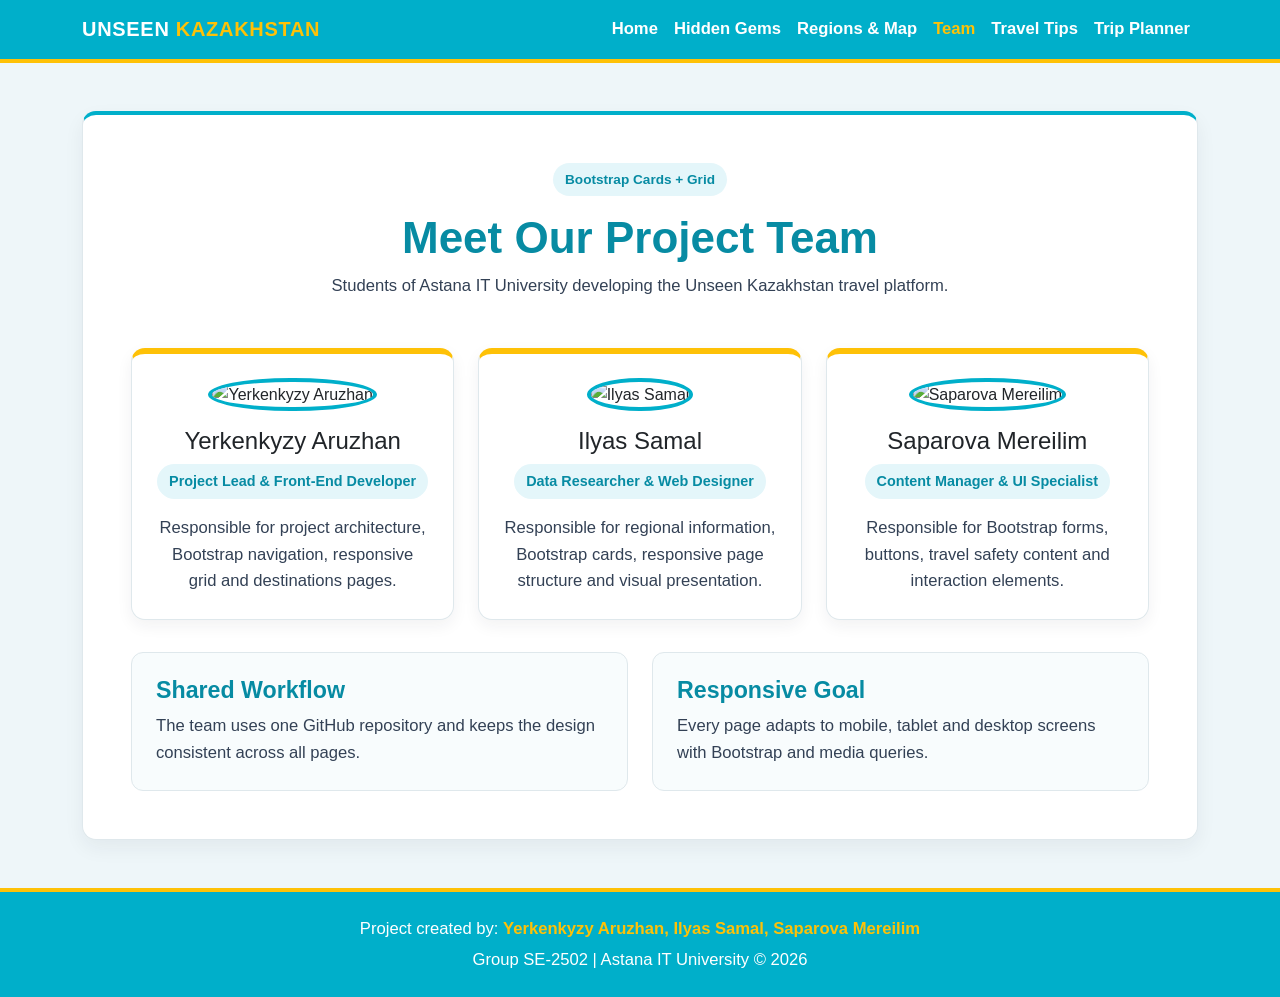
==== creators.html @ 34958547 "feat: redesign responsive Bootstrap website" ====
<!DOCTYPE html>
<html lang="en">
<head>
  <meta charset="UTF-8">
  <meta name="viewport" content="width=device-width, initial-scale=1.0">
  <title>Unseen Kazakhstan | Project Team</title>
  <link href="https://cdn.jsdelivr.net/npm/bootstrap@5.3.3/dist/css/bootstrap.min.css" rel="stylesheet">
  <link rel="stylesheet" href="css/style.css">
</head>
<body>

<nav class="navbar navbar-expand-lg navbar-dark bg-kz sticky-top" aria-label="Main navigation">
  <div class="container">
    <a class="navbar-brand" href="index.html">UNSEEN <span>KAZAKHSTAN</span></a>
    <button class="navbar-toggler" type="button" data-bs-toggle="collapse" data-bs-target="#mainNavbar"
            aria-controls="mainNavbar" aria-expanded="false" aria-label="Toggle navigation">
      <span class="navbar-toggler-icon"></span>
    </button>
    <div class="collapse navbar-collapse" id="mainNavbar">
      <ul class="navbar-nav ms-auto">
        <li class="nav-item"><a class="nav-link" href="index.html">Home</a></li><li class="nav-item"><a class="nav-link" href="destinations.html">Hidden Gems</a></li><li class="nav-item"><a class="nav-link" href="regions.html">Regions & Map</a></li><li class="nav-item"><a class="nav-link active" aria-current="page" href="creators.html">Team</a></li><li class="nav-item"><a class="nav-link" href="tips.html">Travel Tips</a></li><li class="nav-item"><a class="nav-link" href="planner.html">Trip Planner</a></li>
      </ul>
    </div>
  </div>
</nav>

<main class="container py-4 py-lg-5">
  <section class="page-card p-4 p-lg-5">
    <div class="text-center mb-5">
      <span class="section-label">Bootstrap Cards + Grid</span>
      <h1 class="mt-3 mb-2">Meet Our Project Team</h1>
      <p class="section-intro mb-0">
        Students of Astana IT University developing the Unseen Kazakhstan travel platform.
      </p>
    </div>

    <div class="row g-4">
      <div class="col-sm-12 col-md-6 col-lg-4">
        <article class="card team-card text-center">
          <div class="card-body p-4">
            <img src="images/aruzhan.JPG" class="team-avatar mb-3" alt="Yerkenkyzy Aruzhan">
            <h2 class="h4">Yerkenkyzy Aruzhan</h2>
            <span class="role-tag mb-3">Project Lead & Front-End Developer</span>
            <p class="mb-0">
              Responsible for project architecture, Bootstrap navigation,
              responsive grid and destinations pages.
            </p>
          </div>
        </article>
      </div>

      <div class="col-sm-12 col-md-6 col-lg-4">
        <article class="card team-card text-center">
          <div class="card-body p-4">
            <img src="images/samal.JPG" class="team-avatar mb-3" alt="Ilyas Samal">
            <h2 class="h4">Ilyas Samal</h2>
            <span class="role-tag mb-3">Data Researcher & Web Designer</span>
            <p class="mb-0">
              Responsible for regional information, Bootstrap cards,
              responsive page structure and visual presentation.
            </p>
          </div>
        </article>
      </div>

      <div class="col-sm-12 col-md-6 col-lg-4">
        <article class="card team-card text-center">
          <div class="card-body p-4">
            <img src="images/mereilim.jpg" class="team-avatar mb-3" alt="Saparova Mereilim">
            <h2 class="h4">Saparova Mereilim</h2>
            <span class="role-tag mb-3">Content Manager & UI Specialist</span>
            <p class="mb-0">
              Responsible for Bootstrap forms, buttons, travel safety content
              and interaction elements.
            </p>
          </div>
        </article>
      </div>
    </div>

    <div class="row g-4 mt-2">
      <div class="col-sm-12 col-md-6 col-lg-6">
        <div class="soft-box p-4">
          <h3>Shared Workflow</h3>
          <p class="mb-0">The team uses one GitHub repository and keeps the design consistent across all pages.</p>
        </div>
      </div>
      <div class="col-sm-12 col-md-6 col-lg-6">
        <div class="soft-box p-4">
          <h3>Responsive Goal</h3>
          <p class="mb-0">Every page adapts to mobile, tablet and desktop screens with Bootstrap and media queries.</p>
        </div>
      </div>
    </div>
  </section>
</main>

<footer class="main-footer text-center py-4">
  <div class="container">
    <p class="mb-1">Project created by: <strong>Yerkenkyzy Aruzhan, Ilyas Samal, Saparova Mereilim</strong></p>
    <p class="mb-0">Group SE-2502 | Astana IT University &copy; 2026</p>
  </div>
</footer>

<script src="https://cdn.jsdelivr.net/npm/bootstrap@5.3.3/dist/js/bootstrap.bundle.min.js"></script>
</body>
</html>
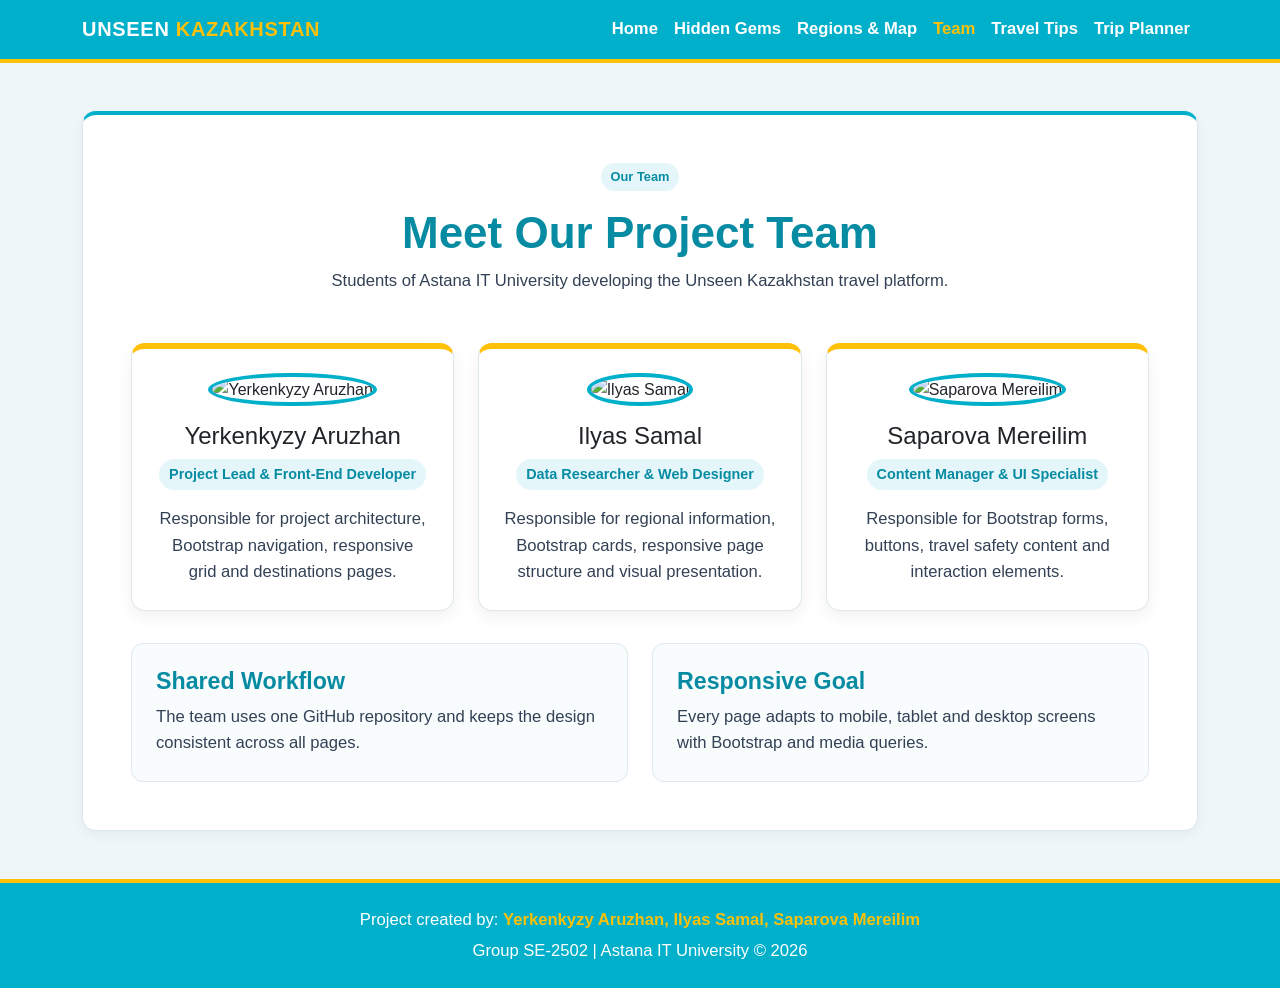
==== commit 795cea4c: "feat: redesign responsive Bootstrap website" ====
--- a/creators.html
+++ b/creators.html
@@ -27,7 +27,7 @@
 <main class="container py-4 py-lg-5">
   <section class="page-card p-4 p-lg-5">
     <div class="text-center mb-5">
-      <span class="section-label">Bootstrap Cards + Grid</span>
+      <span class="section-label">Our Team</span>
       <h1 class="mt-3 mb-2">Meet Our Project Team</h1>
       <p class="section-intro mb-0">
         Students of Astana IT University developing the Unseen Kazakhstan travel platform.
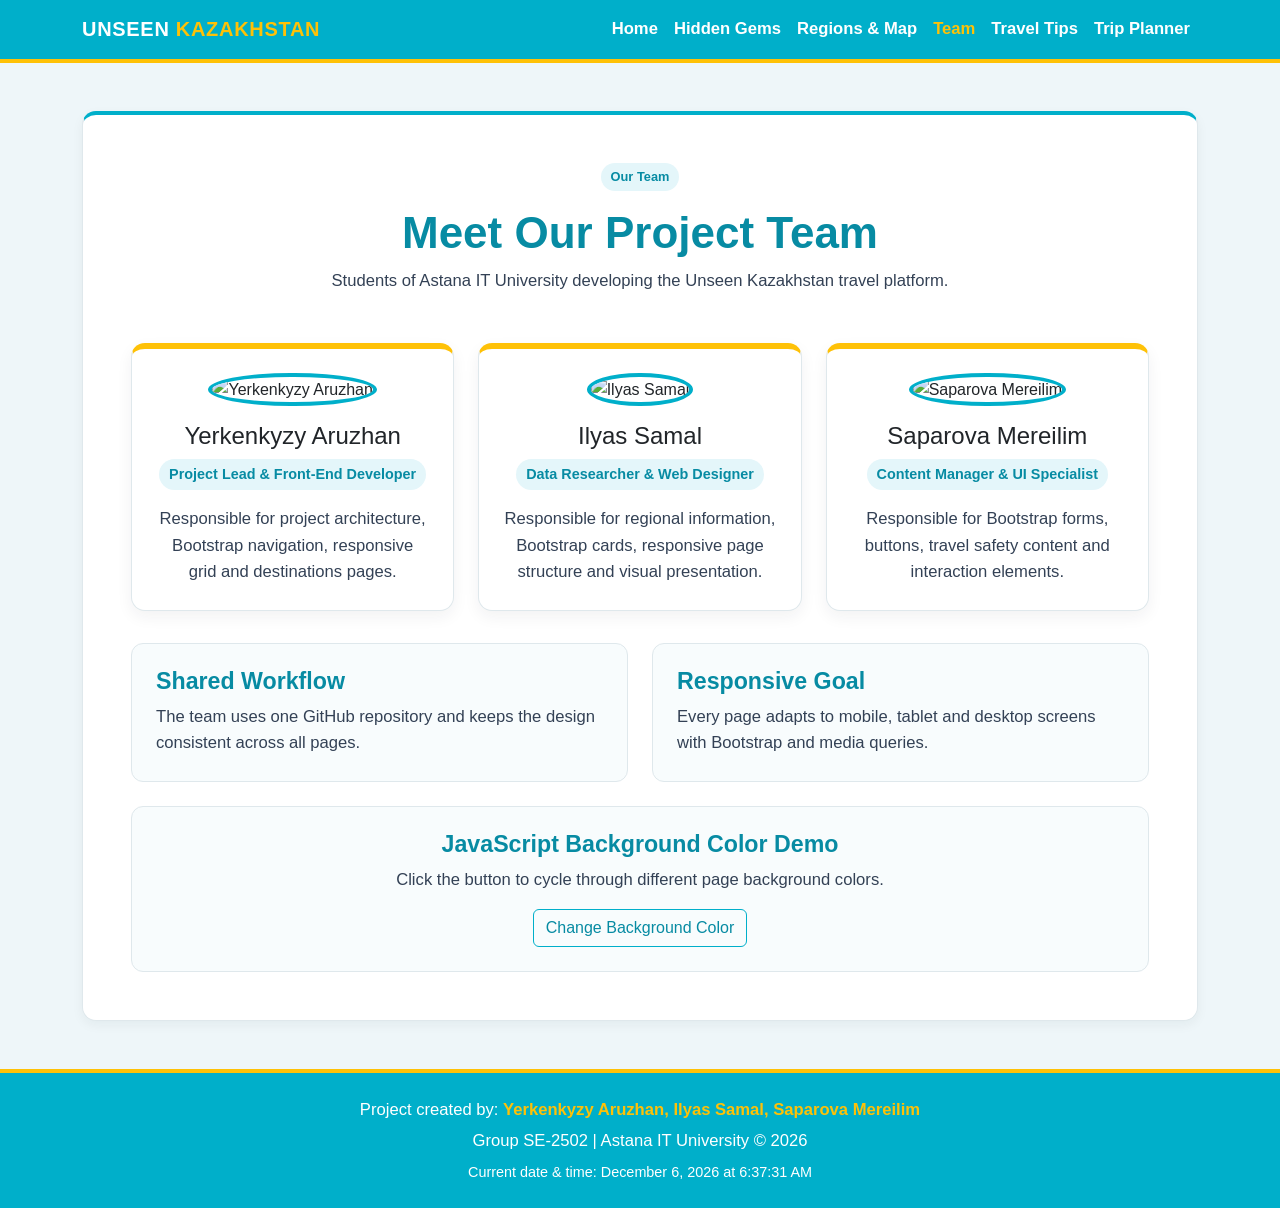
==== commit eb9fc91e: "feat: add Assignment 4 JavaScript features" ====
--- a/creators.html
+++ b/creators.html
@@ -92,6 +92,14 @@
         </div>
       </div>
     </div>
+
+
+    <div class="soft-box text-center p-4 mt-4">
+      <h3>JavaScript Background Color Demo</h3>
+      <p>Click the button to cycle through different page background colors.</p>
+      <button id="changeBgBtn" type="button" class="btn btn-outline-primary">Change Background Color</button>
+    </div>
+
   </section>
 </main>
 
@@ -99,9 +107,11 @@
   <div class="container">
     <p class="mb-1">Project created by: <strong>Yerkenkyzy Aruzhan, Ilyas Samal, Saparova Mereilim</strong></p>
     <p class="mb-0">Group SE-2502 | Astana IT University &copy; 2026</p>
+    <p class="mb-0 footer-clock">Current date & time: <span class="current-datetime">Loading...</span></p>
   </div>
 </footer>
 
 <script src="https://cdn.jsdelivr.net/npm/bootstrap@5.3.3/dist/js/bootstrap.bundle.min.js"></script>
+<script src="js/script.js"></script>
 </body>
 </html>
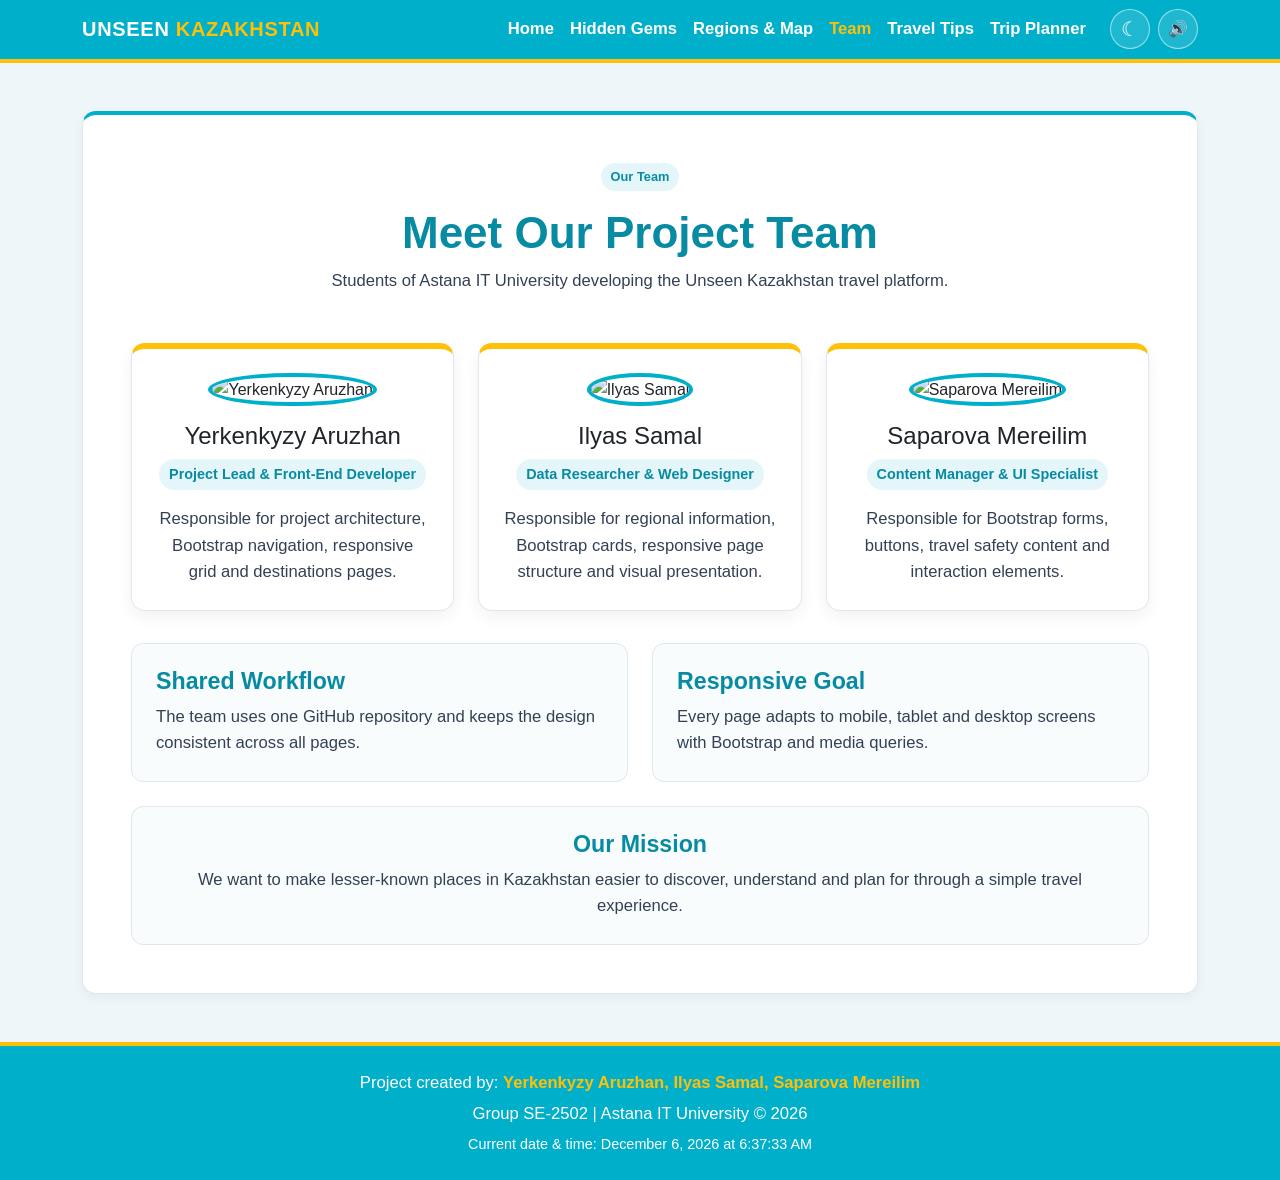
==== commit 03d95ad8: "feat: update Assignment 5 website" ====
--- a/creators.html
+++ b/creators.html
@@ -20,6 +20,12 @@
       <ul class="navbar-nav ms-auto">
         <li class="nav-item"><a class="nav-link" href="index.html">Home</a></li><li class="nav-item"><a class="nav-link" href="destinations.html">Hidden Gems</a></li><li class="nav-item"><a class="nav-link" href="regions.html">Regions & Map</a></li><li class="nav-item"><a class="nav-link active" aria-current="page" href="creators.html">Team</a></li><li class="nav-item"><a class="nav-link" href="tips.html">Travel Tips</a></li><li class="nav-item"><a class="nav-link" href="planner.html">Trip Planner</a></li>
       </ul>
+      <div class="nav-tools ms-lg-3 mt-3 mt-lg-0">
+        <button id="themeToggleBtn" class="theme-toggle" type="button"
+                aria-label="Switch color theme" aria-pressed="false" title="Switch color theme">☾</button>
+        <button id="soundToggleBtn" class="sound-toggle" type="button"
+                aria-label="Turn site sounds off" aria-pressed="true" title="Site sounds">🔊</button>
+      </div>
     </div>
   </div>
 </nav>
@@ -92,15 +98,14 @@
         </div>
       </div>
     </div>
-
-
     <div class="soft-box text-center p-4 mt-4">
-      <h3>JavaScript Background Color Demo</h3>
-      <p>Click the button to cycle through different page background colors.</p>
-      <button id="changeBgBtn" type="button" class="btn btn-outline-primary">Change Background Color</button>
+      <h3>Our Mission</h3>
+      <p class="mb-0">
+        We want to make lesser-known places in Kazakhstan easier to discover,
+        understand and plan for through a simple travel experience.
+      </p>
     </div>
-
-  </section>
+</section>
 </main>
 
 <footer class="main-footer text-center py-4">
--- a/css/style.css
+++ b/css/style.css
@@ -0,0 +1,1166 @@
+:root {
+    --kz-blue: #00afca;
+    --kz-blue-dark: #078ba3;
+    --kz-gold: #fec107;
+    --kz-dark: #1a252c;
+    --kz-text: #334155;
+    --kz-muted: #64748b;
+    --kz-bg: #eef6f9;
+    --kz-white: #ffffff;
+    --kz-border: #dfe8ec;
+}
+
+* {
+    box-sizing: border-box;
+}
+
+html {
+    scroll-behavior: smooth;
+    scroll-padding-top: 90px;
+}
+
+body {
+    margin: 0;
+    min-height: 100vh;
+    display: flex;
+    flex-direction: column;
+    font-family: "Segoe UI", Arial, sans-serif;
+    background-color: var(--kz-bg);
+    color: var(--kz-dark);
+    line-height: 1.6;
+}
+
+main {
+    flex: 1;
+}
+
+h1,
+h2,
+h3 {
+    font-family: "Trebuchet MS", Arial, sans-serif;
+    color: var(--kz-blue-dark);
+    font-weight: 700;
+}
+
+p,
+li,
+td,
+th,
+label {
+    color: var(--kz-text);
+}
+
+a {
+    text-underline-offset: 3px;
+}
+
+.bg-kz {
+    background-color: var(--kz-blue);
+}
+
+.navbar {
+    border-bottom: 4px solid var(--kz-gold);
+}
+
+.navbar-brand {
+    font-family: "Trebuchet MS", Arial, sans-serif;
+    font-weight: 800;
+    letter-spacing: 0.7px;
+}
+
+.navbar-brand span {
+    color: var(--kz-gold);
+}
+
+.navbar .nav-link {
+    color: #ffffff;
+    font-weight: 700;
+    border-radius: 6px;
+}
+
+.navbar .nav-link:hover,
+.navbar .nav-link:focus,
+.navbar .nav-link.active {
+    color: var(--kz-gold);
+}
+
+.page-card {
+    background-color: var(--kz-white);
+    border: 1px solid var(--kz-border);
+    border-top: 4px solid var(--kz-blue);
+    border-radius: 14px;
+    box-shadow: 0 4px 12px rgba(26, 37, 44, 0.05);
+}
+
+.section-label {
+    display: inline-block;
+    padding: 4px 10px;
+    border-radius: 20px;
+    background-color: #e4f6fa;
+    color: var(--kz-blue-dark);
+    font-size: 0.8rem;
+    font-weight: 700;
+}
+
+.section-intro {
+    max-width: 760px;
+    margin-left: auto;
+    margin-right: auto;
+}
+
+.soft-box {
+    height: 100%;
+    background-color: #f8fcfd;
+    border: 1px solid var(--kz-border);
+    border-radius: 12px;
+}
+
+.hero-copy {
+    padding: 8px 0;
+}
+
+.hero-copy h1 {
+    max-width: 700px;
+}
+
+.hero-image-wrap {
+    border: 1px solid var(--kz-border);
+    border-radius: 16px;
+    overflow: hidden;
+    box-shadow: 0 8px 20px rgba(26, 37, 44, 0.10);
+    border-bottom: 6px solid var(--kz-gold);
+}
+
+.hero-image {
+    display: block;
+    width: 100%;
+    height: 340px;
+    object-fit: cover;
+}
+
+.mini-stat {
+    border-left: 4px solid var(--kz-gold);
+    background-color: #ffffff;
+    border-radius: 10px;
+    border-top: 1px solid var(--kz-border);
+    border-right: 1px solid var(--kz-border);
+    border-bottom: 1px solid var(--kz-border);
+}
+
+.mini-stat strong {
+    display: block;
+    color: var(--kz-blue-dark);
+    font-size: 1.25rem;
+}
+
+.mq-card-group {
+    display: grid;
+    grid-template-columns: 1fr;
+    gap: 20px;
+}
+
+.mq-card {
+    background-color: #ffffff;
+    border: 1px solid var(--kz-border);
+    border-left: 6px solid var(--kz-gold);
+    border-radius: 12px;
+    box-shadow: 0 5px 12px rgba(26, 37, 44, 0.05);
+    transition: transform 0.25s ease, box-shadow 0.25s ease;
+}
+
+.mq-card:hover {
+    transform: translateY(-5px);
+    box-shadow: 0 10px 22px rgba(26, 37, 44, 0.11);
+}
+
+.destination-card {
+    height: 100%;
+    border: 1px solid var(--kz-border);
+    border-radius: 12px;
+    overflow: hidden;
+    box-shadow: 0 5px 14px rgba(26, 37, 44, 0.06);
+    border-bottom: 5px solid var(--kz-gold);
+    transition: transform 0.25s ease, box-shadow 0.25s ease;
+}
+
+.destination-card:hover {
+    transform: translateY(-5px);
+    box-shadow: 0 12px 24px rgba(26, 37, 44, 0.12);
+}
+
+.destination-img {
+    width: 100%;
+    height: 225px;
+    object-fit: cover;
+}
+
+.carousel-shell {
+    border-radius: 14px;
+    overflow: hidden;
+    box-shadow: 0 12px 26px rgba(26, 37, 44, 0.14);
+    border: 1px solid var(--kz-border);
+}
+
+.carousel-image {
+    width: 100%;
+    height: 420px;
+    object-fit: cover;
+}
+
+.carousel-caption {
+    background-color: rgba(26, 37, 44, 0.72);
+    border-radius: 10px;
+}
+
+.carousel-caption h3,
+.carousel-caption p {
+    color: #ffffff;
+}
+
+.region-feature {
+    height: 100%;
+    background-color: #ffffff;
+    border: 1px solid var(--kz-border);
+    border-radius: 12px;
+    border-top: 5px solid var(--kz-gold);
+}
+
+.map-section {
+    min-height: 285px;
+    background-color: #f7fbfc;
+    border: 2px dashed #b9cbd3;
+    border-radius: 12px;
+}
+
+.table-responsive {
+    border-radius: 12px;
+    overflow: hidden;
+    box-shadow: 0 8px 18px rgba(26, 37, 44, 0.08);
+}
+
+.table thead th {
+    background-color: var(--kz-blue);
+    color: #ffffff;
+    border-color: var(--kz-blue);
+}
+
+.table-hover tbody tr:hover > * {
+    --bs-table-accent-bg: #e4f6fa;
+}
+
+.team-card {
+    height: 100%;
+    border: 1px solid var(--kz-border);
+    border-top: 6px solid var(--kz-gold);
+    border-radius: 14px;
+    box-shadow: 0 6px 16px rgba(26, 37, 44, 0.06);
+    transition: transform 0.25s ease;
+}
+
+.team-card:hover {
+    transform: translateY(-5px);
+}
+
+.team-avatar {
+    width: 155px;
+    height: 155px;
+    object-fit: cover;
+    border-radius: 50%;
+    border: 4px solid var(--kz-blue);
+}
+
+.role-tag {
+    display: inline-block;
+    padding: 4px 10px;
+    border-radius: 18px;
+    background-color: #e4f6fa;
+    color: var(--kz-blue-dark);
+    font-weight: 700;
+    font-size: 0.9rem;
+}
+
+.tip-card {
+    height: 100%;
+    border: 1px solid var(--kz-border);
+    border-radius: 12px;
+    box-shadow: 0 6px 16px rgba(26, 37, 44, 0.06);
+    border-left: 6px solid var(--kz-gold);
+}
+
+.tip-number {
+    display: inline-block;
+    min-width: 44px;
+    padding: 8px 10px;
+    text-align: center;
+    border-radius: 8px;
+    background-color: var(--kz-blue);
+    color: #ffffff;
+    font-weight: 800;
+}
+
+.form-panel {
+    background-color: #ffffff;
+    border: 1px solid var(--kz-border);
+    border-radius: 14px;
+    box-shadow: 0 8px 20px rgba(26, 37, 44, 0.07);
+}
+
+.form-label,
+.form-check-label {
+    font-weight: 600;
+}
+
+.form-control,
+.form-select,
+.input-group-text {
+    border-color: #cbd8de;
+}
+
+.form-control:focus,
+.form-select:focus,
+.form-check-input:focus {
+    border-color: var(--kz-blue);
+    box-shadow: 0 0 0 0.25rem rgba(0, 175, 202, 0.18);
+}
+
+.form-check-input:checked {
+    background-color: var(--kz-blue);
+    border-color: var(--kz-blue);
+}
+
+.btn-primary {
+    --bs-btn-bg: var(--kz-blue);
+    --bs-btn-border-color: var(--kz-blue);
+    --bs-btn-hover-bg: var(--kz-blue-dark);
+    --bs-btn-hover-border-color: var(--kz-blue-dark);
+}
+
+.btn-outline-primary {
+    --bs-btn-color: var(--kz-blue-dark);
+    --bs-btn-border-color: var(--kz-blue);
+    --bs-btn-hover-bg: var(--kz-blue);
+    --bs-btn-hover-border-color: var(--kz-blue);
+}
+
+.main-footer {
+    margin-top: auto;
+    background-color: var(--kz-blue);
+    border-top: 4px solid var(--kz-gold);
+}
+
+.main-footer p {
+    color: #ffffff;
+}
+
+.main-footer strong {
+    color: var(--kz-gold);
+}
+
+@media (max-width: 575.98px) {
+    h1 {
+        font-size: 1.8rem;
+    }
+
+    h2 {
+        font-size: 1.4rem;
+    }
+
+    h3 {
+        font-size: 1.15rem;
+    }
+
+    p,
+    li,
+    td,
+    th,
+    label {
+        font-size: 0.9rem;
+    }
+
+    .hero-image {
+        height: 220px;
+    }
+
+    .carousel-image {
+        height: 260px;
+    }
+
+    .destination-img {
+        height: 200px;
+    }
+
+    .btn-group {
+        display: flex;
+        flex-direction: column;
+        width: 100%;
+    }
+
+    .btn-group > .btn {
+        border-radius: 6px !important;
+        margin-bottom: 8px;
+    }
+}
+
+@media (min-width: 576px) and (max-width: 991.98px) {
+    h1 {
+        font-size: 2.3rem;
+    }
+
+    h2 {
+        font-size: 1.75rem;
+    }
+
+    h3 {
+        font-size: 1.35rem;
+    }
+
+    p,
+    li,
+    td,
+    th,
+    label {
+        font-size: 1rem;
+    }
+
+    .mq-card-group {
+        grid-template-columns: repeat(2, 1fr);
+    }
+
+    .hero-image {
+        height: 290px;
+    }
+
+    .carousel-image {
+        height: 380px;
+    }
+}
+
+@media (min-width: 992px) {
+    h1 {
+        font-size: 2.75rem;
+    }
+
+    h2 {
+        font-size: 2rem;
+    }
+
+    h3 {
+        font-size: 1.45rem;
+    }
+
+    p,
+    li,
+    td,
+    th,
+    label {
+        font-size: 1.04rem;
+    }
+
+    .mq-card-group {
+        grid-template-columns: repeat(3, 1fr);
+    }
+}
+
+.hero-copy {
+    max-width: 560px;
+}
+
+.page-card + .page-card {
+    margin-top: 18px;
+}
+
+@media (min-width: 992px) {
+    .hero-copy {
+        padding-right: 12px;
+    }
+}
+
+@media (max-width: 991.98px) {
+    .hero-copy {
+        max-width: none;
+        text-align: center;
+    }
+}
+
+.footer-clock {
+    margin-top: 6px;
+    font-size: 0.9rem;
+}
+
+.custom-popup {
+    position: fixed;
+    inset: 0;
+    display: none;
+    align-items: center;
+    justify-content: center;
+    padding: 20px;
+    background: rgba(26, 37, 44, 0.65);
+    z-index: 2000;
+}
+
+.custom-popup.is-open {
+    display: flex;
+}
+
+.custom-popup-dialog {
+    position: relative;
+    width: min(100%, 480px);
+    background: #ffffff;
+    border-radius: 14px;
+    padding: 28px;
+    box-shadow: 0 18px 45px rgba(0, 0, 0, 0.2);
+}
+
+.popup-close {
+    position: absolute;
+    top: 10px;
+    right: 14px;
+    border: 0;
+    background: transparent;
+    font-size: 2rem;
+    line-height: 1;
+    cursor: pointer;
+}
+
+.custom-accordion {
+    max-width: 850px;
+    margin: 0 auto;
+}
+
+.accordion-item-custom {
+    margin-bottom: 12px;
+    border: 1px solid var(--kz-border);
+    border-radius: 10px;
+    overflow: hidden;
+    background: #ffffff;
+}
+
+.accordion-question {
+    width: 100%;
+    border: 0;
+    background: #f8fcfd;
+    padding: 16px 18px;
+    text-align: left;
+    font-weight: 700;
+    color: var(--kz-dark);
+    cursor: pointer;
+}
+
+.accordion-question::after {
+    content: "+";
+    float: right;
+    font-size: 1.25rem;
+}
+
+.accordion-question[aria-expanded="true"]::after {
+    content: "−";
+}
+
+.accordion-answer {
+    max-height: 0;
+    overflow: hidden;
+    padding: 0 18px;
+    transition: max-height 0.3s ease, padding 0.3s ease;
+}
+
+.accordion-answer.is-open {
+    max-height: 220px;
+    padding: 16px 18px;
+}
+
+.accordion-answer p {
+    margin: 0;
+}
+
+.field-error {
+    min-height: 20px;
+    margin-top: 4px;
+    font-size: 0.85rem;
+    color: #b42318;
+}
+
+.form-control.input-error,
+.form-select.input-error {
+    border-color: #b42318;
+}
+
+.form-control.input-success,
+.form-select.input-success {
+    border-color: #198754;
+}
+
+.form-status {
+    min-height: 24px;
+    padding: 10px 12px;
+    border-radius: 8px;
+}
+
+.form-status.success {
+    color: #0f5132;
+    background: #d1e7dd;
+}
+
+.form-status.error {
+    color: #842029;
+    background: #f8d7da;
+}
+
+.agreement-box {
+    border: 2px solid transparent;
+    border-radius: 10px;
+    padding: 14px 16px;
+    transition: background-color 0.2s ease, border-color 0.2s ease;
+}
+
+.agreement-box.agreement-invalid {
+    background: #fff1f2;
+    border-color: #dc3545;
+}
+
+.agreement-box.agreement-invalid .form-check-label {
+    color: #a61e2d;
+    font-weight: 700;
+}
+
+.agreement-box.agreement-invalid .form-check-input {
+    border-color: #dc3545;
+    box-shadow: 0 0 0 0.2rem rgba(220, 53, 69, 0.12);
+}
+
+.agreement-error {
+    margin-left: 1.5rem;
+    font-weight: 600;
+}
+
+.form-status.error {
+    border: 1px solid #dc3545;
+    border-left: 5px solid #dc3545;
+    font-weight: 700;
+}
+
+.form-status.success {
+    border: 1px solid #198754;
+    border-left: 5px solid #198754;
+    font-weight: 700;
+}
+
+body.night-theme .agreement-box.agreement-invalid {
+    background: #3a2025;
+    border-color: #ff7b86;
+}
+
+body.night-theme .agreement-box.agreement-invalid .form-check-label,
+body.night-theme .agreement-box.agreement-invalid .field-error {
+    color: #ffb3ba;
+}
+
+body,
+.page-card,
+.soft-box,
+.form-panel,
+.destination-card,
+.accordion-item-custom,
+.accordion-question,
+.custom-popup-dialog,
+.form-control,
+.form-select,
+.input-group-text {
+    transition: background-color 0.25s ease, color 0.25s ease, border-color 0.25s ease;
+}
+
+.theme-toggle {
+    width: 40px;
+    height: 40px;
+    border: 1px solid rgba(255, 255, 255, 0.55);
+    border-radius: 50%;
+    background: rgba(255, 255, 255, 0.12);
+    color: #ffffff;
+    font-size: 1.25rem;
+    line-height: 1;
+    cursor: pointer;
+}
+
+.theme-toggle:hover,
+.theme-toggle:focus {
+    background: rgba(255, 255, 255, 0.22);
+    border-color: var(--kz-gold);
+    outline: none;
+}
+
+.destination-toolbar,
+.travel-match {
+    background: #f8fcfd;
+    border: 1px solid var(--kz-border);
+    border-radius: 12px;
+    padding: 20px;
+}
+
+.destination-count,
+.destination-meta {
+    color: var(--kz-muted);
+    font-size: 0.9rem;
+}
+
+.destination-explorer-card .card-body {
+    min-height: 315px;
+}
+
+.destination-more {
+    display: none;
+    padding-top: 2px;
+}
+
+.favorite-btn {
+    flex: 0 0 auto;
+    width: 42px;
+    height: 42px;
+    border: 1px solid var(--kz-border);
+    border-radius: 50%;
+    background: #ffffff;
+    color: var(--kz-blue-dark);
+    font-size: 1.45rem;
+    line-height: 1;
+    cursor: pointer;
+    transition: transform 0.2s ease, background-color 0.2s ease, color 0.2s ease;
+}
+
+.favorite-btn:hover {
+    transform: scale(1.08);
+}
+
+.favorite-btn.is-saved {
+    color: #b42318;
+    background: #fff1f0;
+    border-color: #f0b9b4;
+}
+
+.destination-rating {
+    display: flex;
+    gap: 3px;
+}
+
+.rating-star {
+    padding: 0;
+    border: 0;
+    background: transparent;
+    color: #cbd5e1;
+    font-size: 1.35rem;
+    cursor: pointer;
+    transition: color 0.18s ease, transform 0.18s ease;
+}
+
+.rating-star:hover {
+    transform: translateY(-1px) scale(1.08);
+}
+
+.rating-star.is-active {
+    color: var(--kz-gold);
+}
+
+.saved-animation {
+    animation: savedPulse 0.45s ease;
+}
+
+@keyframes savedPulse {
+    0% {
+        transform: scale(1);
+    }
+
+    50% {
+        transform: scale(1.025);
+    }
+
+    100% {
+        transform: scale(1);
+    }
+}
+
+.empty-state {
+    border: 1px dashed #b9cbd3;
+    border-radius: 12px;
+    color: var(--kz-muted);
+    background: #f8fcfd;
+}
+
+.travel-match-result {
+    color: var(--kz-blue-dark);
+    font-weight: 600;
+}
+
+body.night-theme {
+    background-color: #101820;
+    color: #e8f1f5;
+}
+
+body.night-theme .page-card,
+body.night-theme .soft-box,
+body.night-theme .form-panel,
+body.night-theme .destination-card,
+body.night-theme .destination-toolbar,
+body.night-theme .travel-match,
+body.night-theme .accordion-item-custom,
+body.night-theme .accordion-question,
+body.night-theme .custom-popup-dialog,
+body.night-theme .empty-state,
+body.night-theme .mq-card,
+body.night-theme .region-feature,
+body.night-theme .map-section {
+    background-color: #182630;
+    border-color: #35505f;
+}
+
+body.night-theme h1,
+body.night-theme h2,
+body.night-theme h3,
+body.night-theme h4,
+body.night-theme p,
+body.night-theme li,
+body.night-theme label,
+body.night-theme td,
+body.night-theme th,
+body.night-theme .accordion-question {
+    color: #e8f1f5;
+}
+
+body.night-theme .section-label,
+body.night-theme .role-tag {
+    background-color: #244453;
+    color: #9ee9f5;
+}
+
+body.night-theme .form-control,
+body.night-theme .form-select,
+body.night-theme .input-group-text {
+    background-color: #101820;
+    border-color: #48616f;
+    color: #e8f1f5;
+}
+
+body.night-theme .form-control::placeholder {
+    color: #9fb0ba;
+}
+
+body.night-theme .favorite-btn {
+    background: #101820;
+    border-color: #48616f;
+    color: #9ee9f5;
+}
+
+body.night-theme .favorite-btn.is-saved {
+    background: #3a2527;
+    color: #ff9f98;
+    border-color: #744246;
+}
+
+body.night-theme .destination-meta,
+body.night-theme .destination-count {
+    color: #a9bac4;
+}
+
+body.night-theme .travel-match-result {
+    color: #9ee9f5;
+}
+
+body.night-theme .table {
+    --bs-table-bg: #182630;
+    --bs-table-color: #e8f1f5;
+    --bs-table-border-color: #35505f;
+}
+
+@media (max-width: 991.98px) {
+    .theme-toggle {
+        margin-left: 0;
+    }
+}
+
+.nav-tools {
+    display: flex;
+    align-items: center;
+    gap: 8px;
+}
+
+.sound-toggle {
+    width: 40px;
+    height: 40px;
+    border: 1px solid rgba(255, 255, 255, 0.55);
+    border-radius: 50%;
+    background: rgba(255, 255, 255, 0.12);
+    color: #ffffff;
+    font-size: 1rem;
+    line-height: 1;
+    cursor: pointer;
+}
+
+.sound-toggle:hover,
+.sound-toggle:focus {
+    background: rgba(255, 255, 255, 0.22);
+    border-color: var(--kz-gold);
+    outline: none;
+}
+
+.destination-toolbar-bottom {
+    display: flex;
+    align-items: center;
+    justify-content: space-between;
+    gap: 16px;
+    flex-wrap: wrap;
+}
+
+.site-toast {
+    position: fixed;
+    right: 22px;
+    bottom: 22px;
+    z-index: 1200;
+    max-width: min(360px, calc(100vw - 44px));
+    padding: 12px 16px;
+    border-radius: 10px;
+    background: #173646;
+    color: #ffffff;
+    box-shadow: 0 10px 30px rgba(0, 0, 0, 0.2);
+    opacity: 0;
+    transform: translateY(14px);
+    pointer-events: none;
+    transition: opacity 0.2s ease, transform 0.2s ease;
+}
+
+.site-toast.is-visible {
+    opacity: 1;
+    transform: translateY(0);
+}
+
+.destination-explorer-card {
+    overflow: hidden;
+}
+
+.destination-explorer-card .destination-img {
+    transition: transform 0.35s ease;
+}
+
+.destination-explorer-card:hover .destination-img {
+    transform: scale(1.035);
+}
+
+body.night-theme .site-toast {
+    background: #e6f3f7;
+    color: #102833;
+}
+
+@media (max-width: 991.98px) {
+    .nav-tools {
+        margin-bottom: 8px;
+    }
+}
+
+@media (max-width: 575.98px) {
+    .destination-toolbar-bottom {
+        align-items: flex-start;
+        flex-direction: column;
+    }
+
+    .destination-toolbar-bottom .btn {
+        width: 100%;
+    }
+
+    .site-toast {
+        right: 14px;
+        bottom: 14px;
+        max-width: calc(100vw - 28px);
+    }
+}
+
+.region-map-shell {
+    background: linear-gradient(180deg, #f8fcfd 0%, #ffffff 100%);
+    border: 1px solid var(--kz-border);
+    border-radius: 16px;
+    padding: 28px;
+}
+
+.region-map-grid {
+    display: grid;
+    grid-template-columns: repeat(12, 1fr);
+    gap: 16px;
+}
+
+.region-zone {
+    background: #ffffff;
+    border: 1px solid var(--kz-border);
+    border-radius: 14px;
+    padding: 20px;
+    box-shadow: 0 8px 18px rgba(26, 37, 44, 0.07);
+    transition: transform 0.2s ease, box-shadow 0.2s ease;
+}
+
+.region-zone:hover {
+    transform: translateY(-3px);
+    box-shadow: 0 12px 24px rgba(26, 37, 44, 0.11);
+}
+
+.region-zone-west,
+.region-zone-north,
+.region-zone-central,
+.region-zone-east,
+.region-zone-south {
+    grid-column: span 4;
+}
+
+.region-zone-southeast {
+    grid-column: span 8;
+}
+
+.region-zone-top {
+    display: flex;
+    align-items: center;
+    justify-content: space-between;
+    gap: 12px;
+    margin-bottom: 10px;
+}
+
+.region-zone-icon {
+    font-size: 1.8rem;
+}
+
+.region-count {
+    background: #e6f6fa;
+    color: var(--kz-blue-dark);
+    border-radius: 999px;
+    padding: 5px 10px;
+    font-size: 0.8rem;
+    font-weight: 700;
+}
+
+.region-zone h3 {
+    margin-bottom: 4px;
+    font-size: 1.08rem;
+}
+
+.region-zone p {
+    color: var(--kz-muted);
+    margin-bottom: 12px;
+    font-size: 0.9rem;
+}
+
+.region-zone ul {
+    margin: 0;
+    padding-left: 18px;
+}
+
+.region-zone li {
+    margin-bottom: 5px;
+}
+
+body.night-theme .region-map-shell,
+body.night-theme .region-zone {
+    background: #182630;
+    border-color: #35505f;
+}
+
+body.night-theme .region-count {
+    background: #244453;
+    color: #9ee9f5;
+}
+
+body.night-theme .region-zone p {
+    color: #a9bac4;
+}
+
+@media (max-width: 991.98px) {
+    .region-zone-west,
+    .region-zone-north,
+    .region-zone-central,
+    .region-zone-southeast,
+    .region-zone-east,
+    .region-zone-south {
+        grid-column: span 6;
+    }
+}
+
+@media (max-width: 575.98px) {
+    .region-map-shell {
+        padding: 20px;
+    }
+
+    .region-zone-west,
+    .region-zone-north,
+    .region-zone-central,
+    .region-zone-southeast,
+    .region-zone-east,
+    .region-zone-south {
+        grid-column: span 12;
+    }
+}
+
+.agreement-box {
+    padding: 18px 20px;
+    background: #fff8e7;
+    border: 2px solid #f0c14b;
+    border-radius: 14px;
+    box-shadow: 0 4px 14px rgba(36, 50, 74, 0.08);
+}
+
+.agreement-checkbox {
+    width: 1.35rem;
+    height: 1.35rem;
+    margin-top: 0.18rem;
+    flex: 0 0 auto;
+    cursor: pointer;
+}
+
+.agreement-label {
+    display: flex;
+    flex-direction: column;
+    gap: 2px;
+    cursor: pointer;
+}
+
+.agreement-title {
+    color: #8a5a00;
+    font-size: 0.9rem;
+    font-weight: 700;
+    text-transform: uppercase;
+    letter-spacing: 0.03em;
+}
+
+.agreement-text {
+    color: #24324a;
+    font-size: 1.05rem;
+    font-weight: 700;
+    line-height: 1.4;
+}
+
+.agreement-box.agreement-invalid {
+    background: #fff0f0;
+    border-color: #dc3545;
+}
+
+.agreement-box.agreement-invalid .agreement-title,
+.agreement-box.agreement-invalid .agreement-text {
+    color: #a61e2b;
+}
+
+.agreement-error {
+    margin-top: 8px;
+    font-weight: 700;
+}
+
+body.night-theme .agreement-box {
+    background: #3a331f;
+    border-color: #d9a928;
+}
+
+body.night-theme .agreement-title {
+    color: #ffd56a;
+}
+
+body.night-theme .agreement-text {
+    color: #f3f6f8;
+}
+
+body.night-theme .agreement-box.agreement-invalid {
+    background: #43272a;
+    border-color: #ff7b86;
+}
+
+body.night-theme .agreement-box.agreement-invalid .agreement-title,
+body.night-theme .agreement-box.agreement-invalid .agreement-text {
+    color: #ffb2b9;
+}
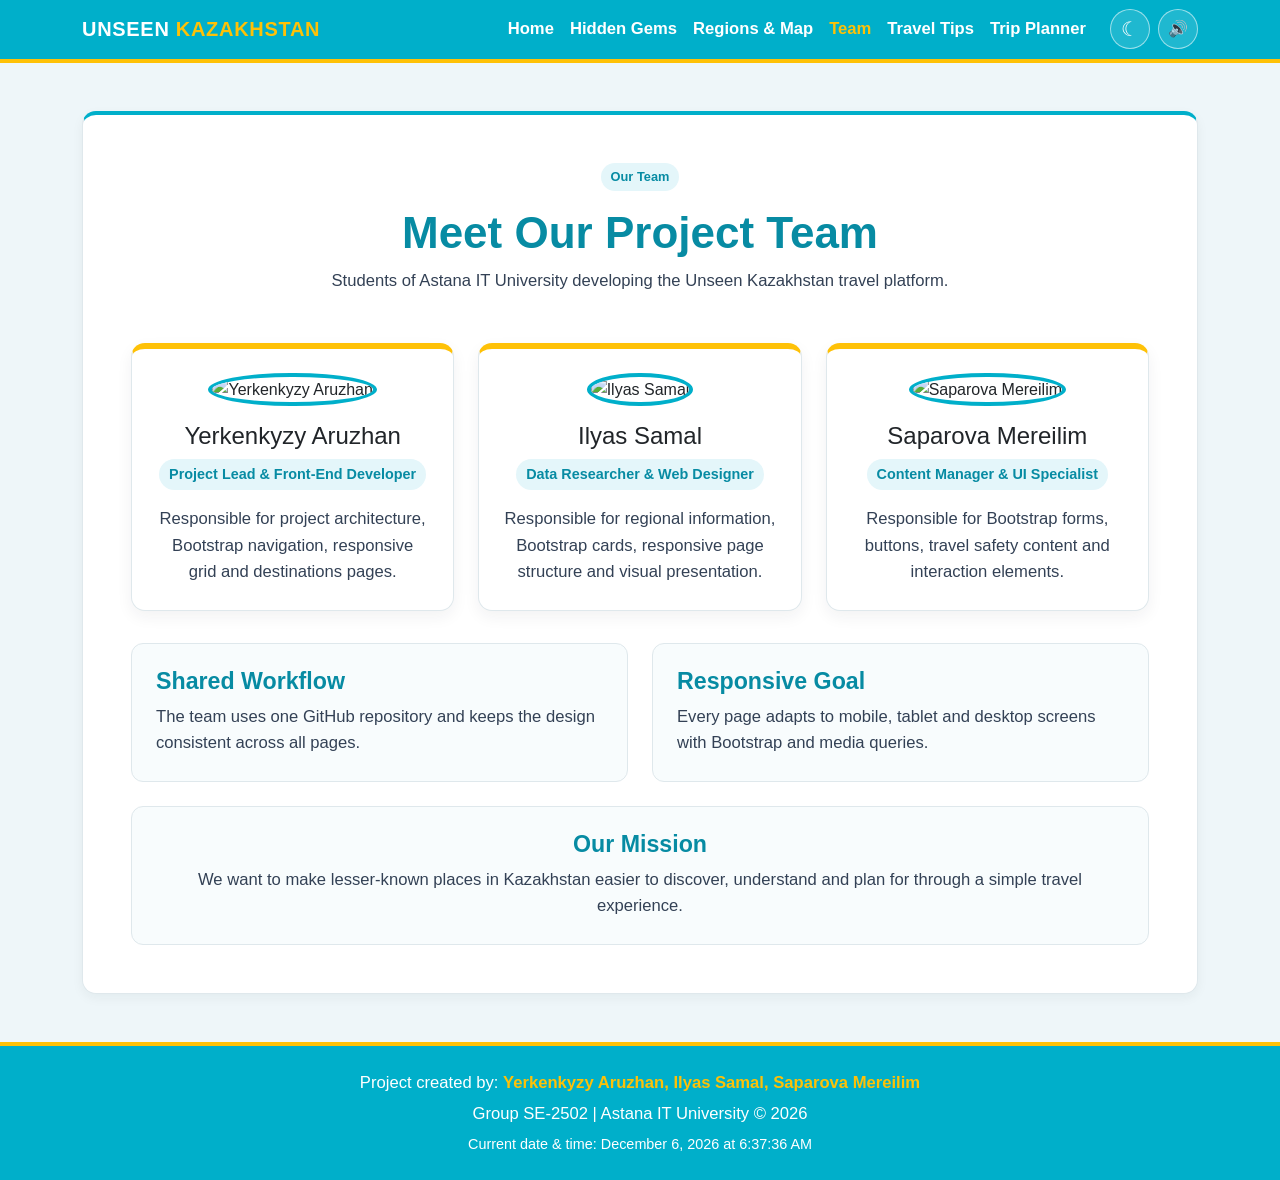
==== commit 1d375bb7: "feat: complete Assignment 6 jQuery" ====
--- a/creators.html
+++ b/creators.html
@@ -5,9 +5,10 @@
   <meta name="viewport" content="width=device-width, initial-scale=1.0">
   <title>Unseen Kazakhstan | Project Team</title>
   <link href="https://cdn.jsdelivr.net/npm/bootstrap@5.3.3/dist/css/bootstrap.min.css" rel="stylesheet">
+  <script src="https://code.jquery.com/jquery-4.0.0.min.js"></script>
   <link rel="stylesheet" href="css/style.css">
 </head>
-<body>
+<body class="page-creators">
 
 <nav class="navbar navbar-expand-lg navbar-dark bg-kz sticky-top" aria-label="Main navigation">
   <div class="container">
--- a/css/style.css
+++ b/css/style.css
@@ -1164,3 +1164,585 @@
 body.night-theme .agreement-box.agreement-invalid .agreement-text {
     color: #ffb2b9;
 }
+
+/* ============================================================
+   Assignment 6 - jQuery enhancements
+   ============================================================ */
+
+.scroll-progress {
+    position: fixed;
+    top: 0;
+    left: 0;
+    width: 100%;
+    height: 4px;
+    z-index: 2000;
+    background: rgba(255, 255, 255, 0.16);
+    pointer-events: none;
+}
+
+.scroll-progress span {
+    display: block;
+    width: 0;
+    height: 100%;
+    background: linear-gradient(90deg, var(--kz-gold), #3bd7e6, var(--kz-blue));
+    box-shadow: 0 0 10px rgba(59, 215, 230, 0.45);
+    transition: width 0.08s linear;
+}
+
+.search-autocomplete-wrap {
+    position: relative;
+}
+
+.search-suggestions {
+    position: absolute;
+    z-index: 1100;
+    top: calc(100% + 6px);
+    left: 0;
+    right: 0;
+    overflow: hidden;
+    border: 1px solid var(--kz-border);
+    border-radius: 12px;
+    background: #ffffff;
+    box-shadow: 0 14px 34px rgba(20, 46, 61, 0.14);
+}
+
+.search-suggestion {
+    width: 100%;
+    display: flex;
+    align-items: center;
+    justify-content: space-between;
+    gap: 16px;
+    padding: 11px 14px;
+    border: 0;
+    border-bottom: 1px solid #e7eef2;
+    background: #ffffff;
+    color: var(--kz-blue-dark);
+    text-align: left;
+    cursor: pointer;
+}
+
+.search-suggestion:last-child {
+    border-bottom: 0;
+}
+
+.search-suggestion:hover,
+.search-suggestion:focus {
+    background: #eef9fb;
+    outline: none;
+}
+
+.search-suggestion span {
+    color: var(--kz-muted);
+    font-size: 0.82rem;
+    text-align: right;
+}
+
+.search-highlight {
+    padding: 0 0.08em;
+    border-radius: 3px;
+    background: #ffe08a;
+    color: inherit;
+}
+
+.travel-stats {
+    overflow: hidden;
+}
+
+.stat-item {
+    height: 100%;
+    padding: 10px 8px;
+}
+
+.stat-item strong {
+    display: block;
+    color: var(--kz-blue-dark);
+    font-size: clamp(1.8rem, 4vw, 2.55rem);
+    line-height: 1;
+    font-weight: 800;
+}
+
+.stat-item span {
+    display: block;
+    margin-top: 7px;
+    color: var(--kz-muted);
+    font-size: 0.88rem;
+    font-weight: 600;
+}
+
+.card-quick-actions {
+    display: flex;
+    align-items: center;
+    gap: 7px;
+    flex: 0 0 auto;
+}
+
+.copy-place-btn {
+    position: relative;
+    width: 38px;
+    height: 38px;
+    border: 1px solid var(--kz-border);
+    border-radius: 50%;
+    background: #ffffff;
+    color: var(--kz-blue-dark);
+    font-size: 1rem;
+    font-weight: 700;
+    line-height: 1;
+    cursor: pointer;
+    transition: transform 0.18s ease, background-color 0.18s ease, color 0.18s ease;
+}
+
+.copy-place-btn:hover,
+.copy-place-btn:focus {
+    transform: translateY(-1px);
+    background: #eef9fb;
+    outline: none;
+}
+
+.copy-place-btn.is-copied {
+    background: #e8f8ee;
+    border-color: #9ed4b0;
+    color: #237a3b;
+}
+
+.copy-place-btn.is-copied::after {
+    content: "Copied!";
+    position: absolute;
+    right: 0;
+    bottom: calc(100% + 8px);
+    padding: 5px 8px;
+    border-radius: 7px;
+    background: #173646;
+    color: #ffffff;
+    font-size: 0.72rem;
+    font-weight: 700;
+    white-space: nowrap;
+    box-shadow: 0 6px 18px rgba(0, 0, 0, 0.16);
+}
+
+.lazy-image {
+    background: linear-gradient(110deg, #edf3f6 8%, #f7fafb 18%, #edf3f6 33%);
+    background-size: 200% 100%;
+    animation: lazyShimmer 1.15s linear infinite;
+    opacity: 0.78;
+    transition: opacity 0.3s ease;
+}
+
+.lazy-image.is-loaded {
+    animation: none;
+    opacity: 1;
+}
+
+@keyframes lazyShimmer {
+    to {
+        background-position-x: -200%;
+    }
+}
+
+body.night-theme .search-suggestions,
+body.night-theme .search-suggestion,
+body.night-theme .copy-place-btn {
+    background: #101820;
+    border-color: #48616f;
+    color: #e8f1f5;
+}
+
+body.night-theme .search-suggestion:hover,
+body.night-theme .search-suggestion:focus,
+body.night-theme .copy-place-btn:hover,
+body.night-theme .copy-place-btn:focus {
+    background: #21323d;
+}
+
+body.night-theme .search-suggestion span,
+body.night-theme .stat-item span {
+    color: #a9bac4;
+}
+
+body.night-theme .stat-item strong {
+    color: #9ee9f5;
+}
+
+body.night-theme .search-highlight {
+    background: #7c5c00;
+    color: #fff5ca;
+}
+
+body.night-theme .copy-place-btn.is-copied {
+    background: #173e2a;
+    border-color: #376e4d;
+    color: #a6f1bf;
+}
+
+@media (max-width: 575.98px) {
+    .search-suggestion {
+        align-items: flex-start;
+        flex-direction: column;
+        gap: 2px;
+    }
+
+    .search-suggestion span {
+        text-align: left;
+    }
+
+    .stat-item strong {
+        font-size: 1.7rem;
+    }
+
+    .stat-item span {
+        font-size: 0.75rem;
+    }
+}
+
+
+/* ============================================================
+   Refined Night Theme — layered surfaces + page accents
+   ============================================================ */
+
+body.page-home.night-theme {
+    --night-accent: #55d8e8;
+    background-color: #071820;
+}
+
+body.page-destinations.night-theme {
+    --night-accent: #f2c94c;
+    background-color: #08151e;
+}
+
+body.page-regions.night-theme {
+    --night-accent: #63d6a2;
+    background-color: #071914;
+}
+
+body.page-creators.night-theme {
+    --night-accent: #b9a0ff;
+    background-color: #111321;
+}
+
+body.page-tips.night-theme {
+    --night-accent: #ff9d76;
+    background-color: #18110f;
+}
+
+body.page-planner.night-theme {
+    --night-accent: #6bd7bd;
+    background-color: #071a1a;
+}
+
+body.night-theme {
+    --night-accent: #55d8e8;
+    --night-text: #edf6f8;
+    --night-muted: #a9bec7;
+    --night-border: #35515f;
+    color: var(--night-text);
+}
+
+body.night-theme .navbar.bg-kz {
+    background: linear-gradient(90deg, #075466 0%, #08798a 55%, #086170 100%) !important;
+    box-shadow: 0 7px 20px rgba(0, 0, 0, 0.24);
+}
+
+body.night-theme .main-footer {
+    background: #0a4452;
+    border-top-color: var(--night-accent);
+}
+
+body.night-theme .page-card {
+    background-color: #10232e;
+    border-color: #2f4b59;
+    border-top-color: var(--night-accent);
+    box-shadow: 0 12px 28px rgba(0, 0, 0, 0.24);
+}
+
+body.night-theme .soft-box {
+    background-color: #142d38;
+    border-color: #355360;
+}
+
+body.night-theme .mq-card {
+    background-color: #18323e;
+    border-color: #3a5663;
+    border-left-color: var(--night-accent);
+}
+
+body.night-theme .mini-stat {
+    background-color: #19343e;
+    border-color: #405c67;
+    border-left-color: var(--night-accent);
+}
+
+body.night-theme .mini-stat strong,
+body.night-theme .stat-item strong {
+    color: var(--night-accent);
+}
+
+body.night-theme .destination-card,
+body.night-theme .destination-explorer-card {
+    background-color: #142936;
+    border-color: #365361;
+    border-bottom-color: var(--night-accent);
+}
+
+body.night-theme .destination-toolbar {
+    background-color: #0f2733;
+    border-color: #31515e;
+}
+
+body.night-theme .travel-match {
+    background-color: #182837;
+    border-color: #405566;
+}
+
+body.night-theme .travel-match-result,
+body.night-theme .section-label,
+body.night-theme .role-tag {
+    color: var(--night-accent);
+}
+
+body.night-theme .section-label,
+body.night-theme .role-tag {
+    background-color: #213d49;
+    border: 1px solid #385966;
+}
+
+body.night-theme .form-panel {
+    background-color: #132733;
+    border-color: #35515e;
+}
+
+body.night-theme .form-control,
+body.night-theme .form-select,
+body.night-theme .input-group-text {
+    background-color: #0b1b25;
+    border-color: #43606d;
+    color: #edf6f8;
+}
+
+body.night-theme .form-control:focus,
+body.night-theme .form-select:focus {
+    background-color: #0e202a;
+    border-color: var(--night-accent);
+    color: #ffffff;
+    box-shadow: 0 0 0 0.25rem rgba(85, 216, 232, 0.13);
+}
+
+body.night-theme .form-select option {
+    background-color: #0b1b25;
+    color: #edf6f8;
+}
+
+body.night-theme .accordion-item-custom {
+    background-color: #142a35;
+    border-color: #355460;
+}
+
+body.night-theme .accordion-question {
+    background-color: #1b3541;
+    color: #f3fafb;
+}
+
+body.night-theme .accordion-question:hover,
+body.night-theme .accordion-question:focus,
+body.night-theme .accordion-question[aria-expanded="true"] {
+    background-color: #214352;
+}
+
+body.night-theme .custom-popup-dialog {
+    background-color: #112936;
+    border: 1px solid #3c5b68;
+}
+
+body.night-theme .popup-close {
+    color: #f4fbfc;
+}
+
+body.night-theme .team-card {
+    background-color: #192b3a;
+    border-color: #3b5164;
+    border-top-color: var(--night-accent);
+}
+
+body.night-theme .tip-card {
+    background-color: #1a2e3a;
+    border-color: #405865;
+    border-left-color: var(--night-accent);
+}
+
+body.night-theme .tip-number {
+    background-color: #0b6575;
+    color: #ffffff;
+}
+
+body.night-theme .region-feature {
+    background-color: #142b38;
+    border-color: #36545f;
+    border-top-color: var(--night-accent);
+}
+
+body.night-theme .map-section,
+body.night-theme .region-map-shell {
+    background-color: #0f2530;
+    border-color: #35525e;
+}
+
+/* Region cards intentionally use different dark hues so the map does not look flat. */
+body.night-theme .region-zone-west {
+    background: #182d3c;
+}
+
+body.night-theme .region-zone-north {
+    background: #14333b;
+}
+
+body.night-theme .region-zone-central {
+    background: #2a2a3a;
+}
+
+body.night-theme .region-zone-southeast {
+    background: #18332d;
+}
+
+body.night-theme .region-zone-east {
+    background: #2b293c;
+}
+
+body.night-theme .region-zone-south {
+    background: #332d20;
+}
+
+body.night-theme .region-zone {
+    border-color: #46606b;
+}
+
+body.night-theme .region-count {
+    background: #244553;
+    color: var(--night-accent);
+}
+
+body.night-theme .table {
+    --bs-table-bg: #102631;
+    --bs-table-color: #eaf4f6;
+    --bs-table-striped-bg: #15313c;
+    --bs-table-striped-color: #eef7f8;
+    --bs-table-hover-bg: #1c3b47;
+    --bs-table-hover-color: #ffffff;
+    --bs-table-border-color: #355360;
+}
+
+body.night-theme .table thead th {
+    background-color: #087183;
+    border-color: #0a8497;
+    color: #ffffff;
+}
+
+body.night-theme .favorite-btn,
+body.night-theme .copy-place-btn,
+body.night-theme .search-suggestions,
+body.night-theme .search-suggestion {
+    background: #0d202a;
+    border-color: #405d69;
+    color: #eef7f8;
+}
+
+body.night-theme .favorite-btn:hover,
+body.night-theme .copy-place-btn:hover,
+body.night-theme .copy-place-btn:focus,
+body.night-theme .search-suggestion:hover,
+body.night-theme .search-suggestion:focus {
+    background: #1a3945;
+}
+
+body.night-theme .favorite-btn.is-saved {
+    background: #43282d;
+    border-color: #81515a;
+    color: #ffaaa5;
+}
+
+body.night-theme .search-highlight {
+    background: #7a5c0d;
+    color: #fff4bd;
+}
+
+body.night-theme .agreement-box {
+    background: #3b321d;
+    border-color: #d6a832;
+}
+
+body.night-theme .agreement-box.agreement-invalid {
+    background: #48272d;
+    border-color: #ff808d;
+}
+
+body.night-theme .form-status.success {
+    background: #163a2b;
+    border-color: #3c8c63;
+    color: #b9f3d1;
+}
+
+body.night-theme .form-status.error {
+    background: #46252b;
+    border-color: #b95b66;
+    color: #ffc1c7;
+}
+
+body.night-theme .field-error,
+body.night-theme .agreement-error {
+    color: #ffabb4;
+}
+
+body.night-theme .btn-outline-primary {
+    --bs-btn-color: var(--night-accent);
+    --bs-btn-border-color: var(--night-accent);
+    --bs-btn-hover-bg: var(--night-accent);
+    --bs-btn-hover-border-color: var(--night-accent);
+    --bs-btn-hover-color: #07151b;
+}
+
+body.night-theme .btn-outline-secondary {
+    --bs-btn-color: #d5e3e8;
+    --bs-btn-border-color: #6b828c;
+    --bs-btn-hover-bg: #344b56;
+    --bs-btn-hover-border-color: #78909a;
+    --bs-btn-hover-color: #ffffff;
+}
+
+body.night-theme .empty-state {
+    background: #122b36;
+    border-color: #4a6874;
+    color: #b6c8cf;
+}
+
+body.night-theme .site-toast {
+    background: #e8f6f8;
+    color: #0d303b;
+    border-left: 5px solid var(--night-accent);
+}
+
+body.night-theme .lazy-image {
+    background: linear-gradient(110deg, #132731 8%, #1c3742 18%, #132731 33%);
+    background-size: 200% 100%;
+}
+
+body.night-theme h1,
+body.night-theme h2,
+body.night-theme h3 {
+    color: var(--night-accent);
+}
+
+body.night-theme h4,
+body.night-theme p,
+body.night-theme li,
+body.night-theme label,
+body.night-theme td,
+body.night-theme th {
+    color: var(--night-text);
+}
+
+body.night-theme .destination-meta,
+body.night-theme .destination-count,
+body.night-theme .region-zone p,
+body.night-theme .stat-item span,
+body.night-theme .search-suggestion span,
+body.night-theme .small,
+body.night-theme small {
+    color: var(--night-muted);
+}
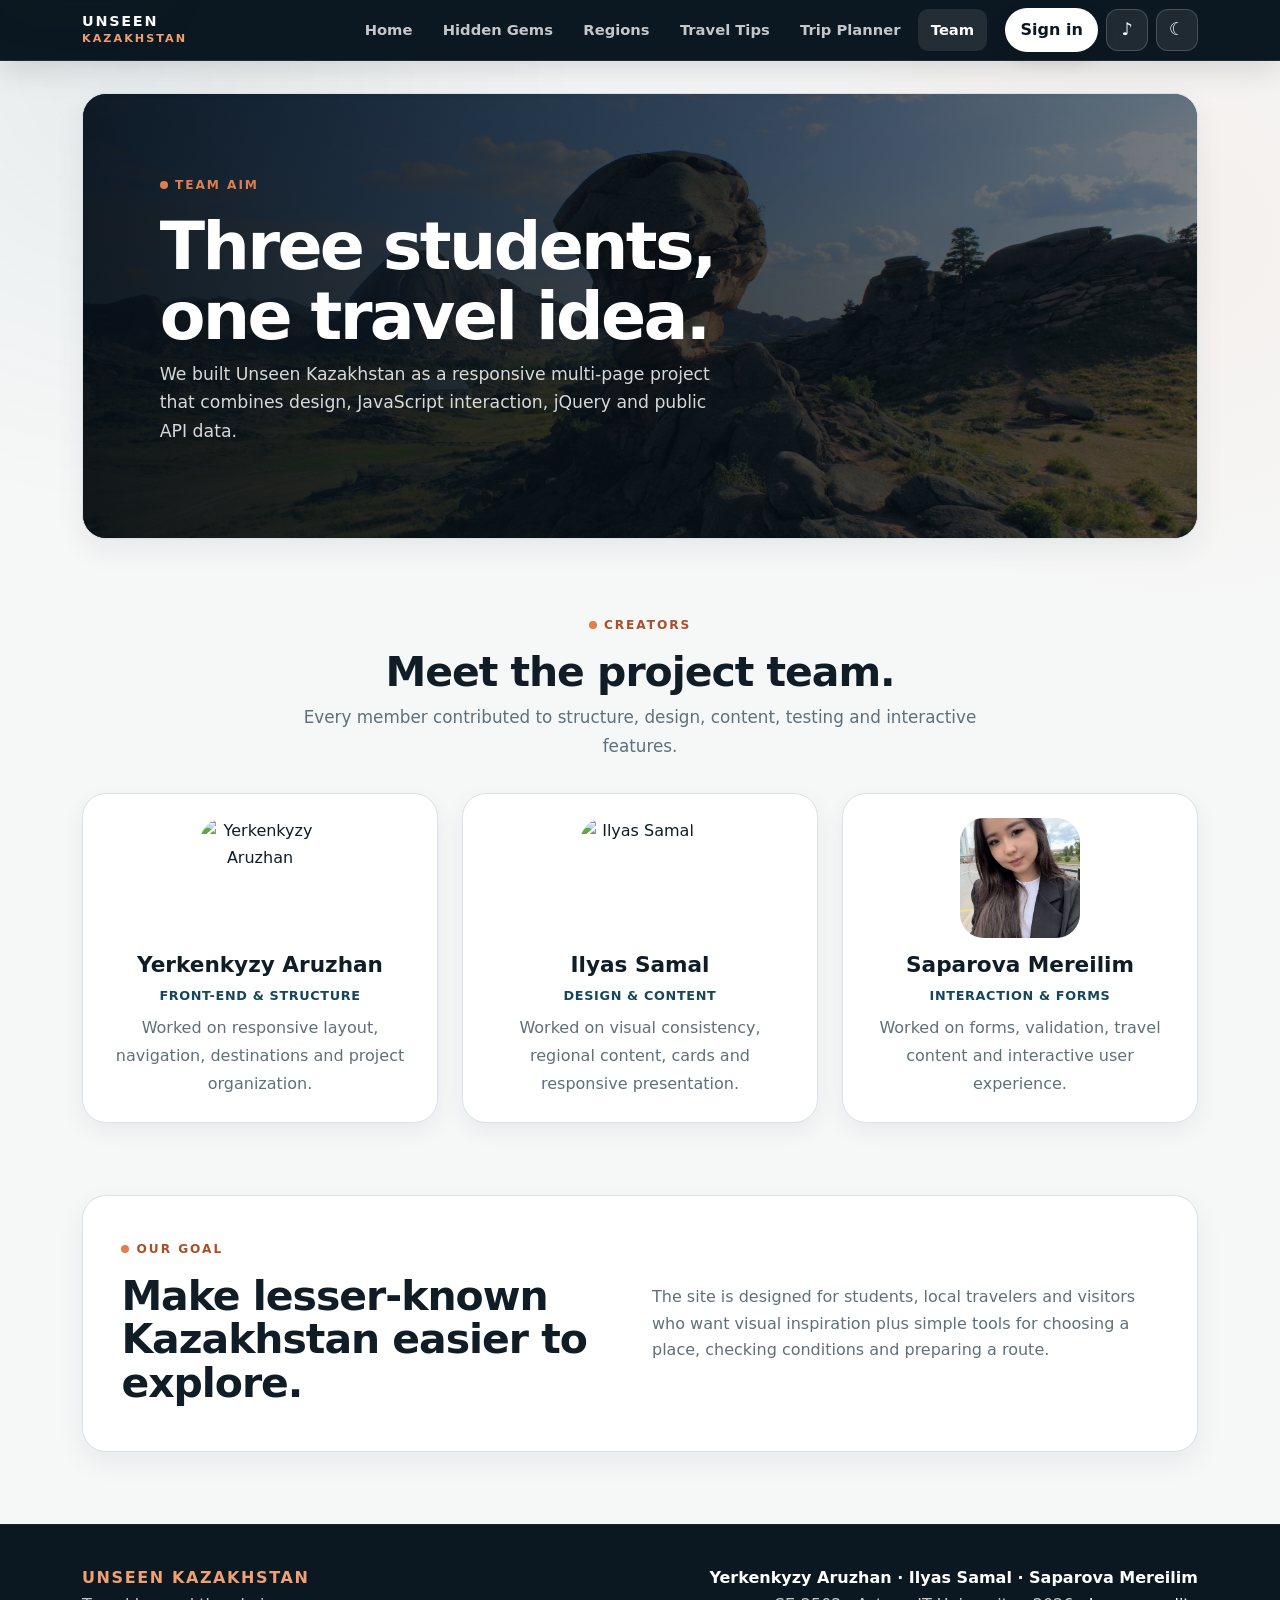
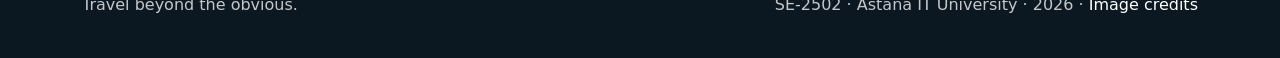
==== commit 091f21ac: "Final project: complete responsive website and final fixes" ====
--- a/creators.html
+++ b/creators.html
@@ -1,123 +1,69 @@
 <!DOCTYPE html>
-<html lang="en">
+
+<html data-theme="light" lang="en">
 <head>
-  <meta charset="UTF-8">
-  <meta name="viewport" content="width=device-width, initial-scale=1.0">
-  <title>Unseen Kazakhstan | Project Team</title>
-  <link href="https://cdn.jsdelivr.net/npm/bootstrap@5.3.3/dist/css/bootstrap.min.css" rel="stylesheet">
-  <script src="https://code.jquery.com/jquery-4.0.0.min.js"></script>
-  <link rel="stylesheet" href="css/style.css">
+<meta charset="utf-8"/>
+<meta content="width=device-width, initial-scale=1.0" name="viewport"/><meta content="Meet the SE-2502 team behind the Unseen Kazakhstan responsive travel website." name="description"/><meta content="#0c1821" name="theme-color"/><link href="images/favicon.svg" rel="icon" type="image/svg+xml"/>
+<title>Unseen Kazakhstan | Team</title>
+<script src="js/theme-init.js"></script>
+<link href="vendor/bootstrap.min.css" rel="stylesheet"/>
+<script src="vendor/jquery.min.js"></script>
+<link href="css/style.css" rel="stylesheet"/>
 </head>
-<body class="page-creators">
-
-<nav class="navbar navbar-expand-lg navbar-dark bg-kz sticky-top" aria-label="Main navigation">
-  <div class="container">
-    <a class="navbar-brand" href="index.html">UNSEEN <span>KAZAKHSTAN</span></a>
-    <button class="navbar-toggler" type="button" data-bs-toggle="collapse" data-bs-target="#mainNavbar"
-            aria-controls="mainNavbar" aria-expanded="false" aria-label="Toggle navigation">
-      <span class="navbar-toggler-icon"></span>
-    </button>
-    <div class="collapse navbar-collapse" id="mainNavbar">
-      <ul class="navbar-nav ms-auto">
-        <li class="nav-item"><a class="nav-link" href="index.html">Home</a></li><li class="nav-item"><a class="nav-link" href="destinations.html">Hidden Gems</a></li><li class="nav-item"><a class="nav-link" href="regions.html">Regions & Map</a></li><li class="nav-item"><a class="nav-link active" aria-current="page" href="creators.html">Team</a></li><li class="nav-item"><a class="nav-link" href="tips.html">Travel Tips</a></li><li class="nav-item"><a class="nav-link" href="planner.html">Trip Planner</a></li>
-      </ul>
-      <div class="nav-tools ms-lg-3 mt-3 mt-lg-0">
-        <button id="themeToggleBtn" class="theme-toggle" type="button"
-                aria-label="Switch color theme" aria-pressed="false" title="Switch color theme">☾</button>
-        <button id="soundToggleBtn" class="sound-toggle" type="button"
-                aria-label="Turn site sounds off" aria-pressed="true" title="Site sounds">🔊</button>
-      </div>
-    </div>
-  </div>
+<body class="page-team"><a class="skip-link" href="#mainContent">Skip to content</a>
+<div id="scrollProgress"><span></span></div>
+<nav aria-label="Main navigation" class="navbar navbar-expand-lg navbar-dark site-navbar sticky-top">
+<div class="container">
+<a class="navbar-brand" href="index.html">UNSEEN<span>KAZAKHSTAN</span></a>
+<button aria-controls="mainNavbar" aria-expanded="false" aria-label="Toggle navigation" class="navbar-toggler" data-bs-target="#mainNavbar" data-bs-toggle="collapse" type="button">
+<span class="navbar-toggler-icon"></span>
+</button>
+<div class="collapse navbar-collapse" id="mainNavbar">
+<ul class="navbar-nav ms-auto align-items-lg-center"><li class="nav-item"><a class="nav-link" href="index.html">Home</a></li><li class="nav-item"><a class="nav-link" href="destinations.html">Hidden Gems</a></li><li class="nav-item"><a class="nav-link" href="regions.html">Regions</a></li><li class="nav-item"><a class="nav-link" href="tips.html">Travel Tips</a></li><li class="nav-item"><a class="nav-link" href="planner.html">Trip Planner</a></li><li class="nav-item"><a aria-current="page" class="nav-link active" href="creators.html">Team</a></li></ul>
+<div class="nav-actions d-flex align-items-center gap-2 ms-lg-3">
+<a class="nav-action" href="login.html" id="accountLink">Sign in</a>
+<button aria-label="Turn sounds off" class="theme-toggle sound-toggle" id="soundToggleBtn" title="Sounds on" type="button">♪</button>
+<button aria-label="Switch theme" class="theme-toggle" id="themeToggleBtn" title="Switch theme" type="button">☾</button>
+</div>
+</div>
+</div>
 </nav>
-
-<main class="container py-4 py-lg-5">
-  <section class="page-card p-4 p-lg-5">
-    <div class="text-center mb-5">
-      <span class="section-label">Our Team</span>
-      <h1 class="mt-3 mb-2">Meet Our Project Team</h1>
-      <p class="section-intro mb-0">
-        Students of Astana IT University developing the Unseen Kazakhstan travel platform.
-      </p>
-    </div>
-
-    <div class="row g-4">
-      <div class="col-sm-12 col-md-6 col-lg-4">
-        <article class="card team-card text-center">
-          <div class="card-body p-4">
-            <img src="images/aruzhan.JPG" class="team-avatar mb-3" alt="Yerkenkyzy Aruzhan">
-            <h2 class="h4">Yerkenkyzy Aruzhan</h2>
-            <span class="role-tag mb-3">Project Lead & Front-End Developer</span>
-            <p class="mb-0">
-              Responsible for project architecture, Bootstrap navigation,
-              responsive grid and destinations pages.
-            </p>
-          </div>
-        </article>
-      </div>
-
-      <div class="col-sm-12 col-md-6 col-lg-4">
-        <article class="card team-card text-center">
-          <div class="card-body p-4">
-            <img src="images/samal.JPG" class="team-avatar mb-3" alt="Ilyas Samal">
-            <h2 class="h4">Ilyas Samal</h2>
-            <span class="role-tag mb-3">Data Researcher & Web Designer</span>
-            <p class="mb-0">
-              Responsible for regional information, Bootstrap cards,
-              responsive page structure and visual presentation.
-            </p>
-          </div>
-        </article>
-      </div>
-
-      <div class="col-sm-12 col-md-6 col-lg-4">
-        <article class="card team-card text-center">
-          <div class="card-body p-4">
-            <img src="images/mereilim.jpg" class="team-avatar mb-3" alt="Saparova Mereilim">
-            <h2 class="h4">Saparova Mereilim</h2>
-            <span class="role-tag mb-3">Content Manager & UI Specialist</span>
-            <p class="mb-0">
-              Responsible for Bootstrap forms, buttons, travel safety content
-              and interaction elements.
-            </p>
-          </div>
-        </article>
-      </div>
-    </div>
-
-    <div class="row g-4 mt-2">
-      <div class="col-sm-12 col-md-6 col-lg-6">
-        <div class="soft-box p-4">
-          <h3>Shared Workflow</h3>
-          <p class="mb-0">The team uses one GitHub repository and keeps the design consistent across all pages.</p>
-        </div>
-      </div>
-      <div class="col-sm-12 col-md-6 col-lg-6">
-        <div class="soft-box p-4">
-          <h3>Responsive Goal</h3>
-          <p class="mb-0">Every page adapts to mobile, tablet and desktop screens with Bootstrap and media queries.</p>
-        </div>
-      </div>
-    </div>
-    <div class="soft-box text-center p-4 mt-4">
-      <h3>Our Mission</h3>
-      <p class="mb-0">
-        We want to make lesser-known places in Kazakhstan easier to discover,
-        understand and plan for through a simple travel experience.
-      </p>
-    </div>
+<main class="site-main" id="mainContent" tabindex="-1">
+<div class="container">
+<section class="page-hero">
+<img alt="Bayanaul landscape" decoding="async" fetchpriority="high" src="images/bayanaul.jpg"/>
+<div class="page-hero-content"><span class="eyebrow">Team AIM</span><h1>Three students, one travel idea.</h1><p>We built Unseen Kazakhstan as a responsive multi-page project that combines design, JavaScript interaction, jQuery and public API data.</p></div>
 </section>
+<section class="section-wrap">
+<div class="section-head centered"><span class="eyebrow">Creators</span><h2>Meet the project team.</h2><p>Every member contributed to structure, design, content, testing and interactive features.</p></div>
+<div class="row g-4">
+<div class="col-md-4"><article class="team-card text-center"><img alt="Yerkenkyzy Aruzhan" class="team-photo mb-3" decoding="async" loading="lazy" src="images/aruzhan.jpg"/><h3>Yerkenkyzy Aruzhan</h3><div class="team-role mb-2">Front-end &amp; structure</div><p class="mb-0">Worked on responsive layout, navigation, destinations and project organization.</p></article></div>
+<div class="col-md-4"><article class="team-card text-center"><img alt="Ilyas Samal" class="team-photo mb-3" decoding="async" loading="lazy" src="images/samal.jpg"/><h3>Ilyas Samal</h3><div class="team-role mb-2">Design &amp; content</div><p class="mb-0">Worked on visual consistency, regional content, cards and responsive presentation.</p></article></div>
+<div class="col-md-4"><article class="team-card text-center"><img alt="Saparova Mereilim" class="team-photo mb-3" decoding="async" loading="lazy" src="images/mereilim.jpg"/><h3>Saparova Mereilim</h3><div class="team-role mb-2">Interaction &amp; forms</div><p class="mb-0">Worked on forms, validation, travel content and interactive user experience.</p></article></div>
+</div>
+</section>
+<section class="section-wrap">
+<div class="section-card">
+<div class="row g-4 align-items-center"><div class="col-lg-6"><span class="eyebrow">Our goal</span><h2>Make lesser-known Kazakhstan easier to explore.</h2></div><div class="col-lg-6"><p class="mb-0 muted-copy">The site is designed for students, local travelers and visitors who want visual inspiration plus simple tools for choosing a place, checking conditions and preparing a route.</p></div></div>
+</div>
+</section>
+</div>
 </main>
-
-<footer class="main-footer text-center py-4">
-  <div class="container">
-    <p class="mb-1">Project created by: <strong>Yerkenkyzy Aruzhan, Ilyas Samal, Saparova Mereilim</strong></p>
-    <p class="mb-0">Group SE-2502 | Astana IT University &copy; 2026</p>
-    <p class="mb-0 footer-clock">Current date & time: <span class="current-datetime">Loading...</span></p>
-  </div>
+<footer class="site-footer">
+<div class="container">
+<div class="row g-3 align-items-center">
+<div class="col-md-5">
+<div class="footer-brand">UNSEEN KAZAKHSTAN</div>
+<div>Travel beyond the obvious.</div>
+</div>
+<div class="col-md-7 text-md-end">
+<div><strong>Yerkenkyzy Aruzhan · Ilyas Samal · Saparova Mereilim</strong></div>
+<div>SE-2502 · Astana IT University · <span class="current-year">2026</span> · <a href="IMAGE_CREDITS.txt">Image credits</a></div>
+</div>
+</div>
+</div>
 </footer>
-
-<script src="https://cdn.jsdelivr.net/npm/bootstrap@5.3.3/dist/js/bootstrap.bundle.min.js"></script>
+<script src="vendor/bootstrap.bundle.min.js"></script>
 <script src="js/script.js"></script>
 </body>
-</html>
+</html>
--- a/css/style.css
+++ b/css/style.css
@@ -1,1748 +1,2076 @@
 :root {
-    --kz-blue: #00afca;
-    --kz-blue-dark: #078ba3;
-    --kz-gold: #fec107;
-    --kz-dark: #1a252c;
-    --kz-text: #334155;
-    --kz-muted: #64748b;
-    --kz-bg: #eef6f9;
-    --kz-white: #ffffff;
-    --kz-border: #dfe8ec;
+  --bg: #f6f7f7;
+  --surface: #ffffff;
+  --surface-soft: #eef3f5;
+  --surface-strong: #e4ecef;
+  --text: #101d26;
+  --muted: #5f707a;
+  --line: #d9e2e7;
+  --brand: #245f78;
+  --brand-dark: #17465b;
+  --brand-soft: #dcecf2;
+  --gold: #df7f4f;
+  --gold-ink: #a94f2a;
+  --gold-soft: #f8e6dc;
+  --danger: #b93c4a;
+  --success: #2f7a5b;
+  --shadow: 0 20px 50px rgba(19, 38, 50, 0.12);
+  --shadow-sm: 0 10px 30px rgba(19, 38, 50, 0.07);
+  --radius-xl: 24px;
+  --radius-lg: 18px;
+  --radius-md: 12px;
+  --nav: #0c1821;
+  --white: #ffffff;
+}
+
+html[data-theme="dark"] {
+  --bg: #0a1117;
+  --surface: #111a21;
+  --surface-soft: #17242c;
+  --surface-strong: #1d2c35;
+  --text: #f1f5f6;
+  --muted: #9eacb4;
+  --line: #293942;
+  --brand: #6fb5cf;
+  --brand-dark: #9bcfe0;
+  --brand-soft: #17313d;
+  --gold: #f0a071;
+  --gold-ink: #f0a071;
+  --gold-soft: #3b261c;
+  --danger: #ff9da8;
+  --success: #78caa1;
+  --shadow: 0 22px 55px rgba(0, 0, 0, 0.34);
+  --shadow-sm: 0 12px 30px rgba(0, 0, 0, 0.22);
+  --nav: #070d12;
 }
 
 * {
-    box-sizing: border-box;
+  box-sizing: border-box;
 }
 
 html {
-    scroll-behavior: smooth;
-    scroll-padding-top: 90px;
+  scroll-behavior: smooth;
+  background: var(--bg);
 }
 
 body {
-    margin: 0;
-    min-height: 100vh;
-    display: flex;
-    flex-direction: column;
-    font-family: "Segoe UI", Arial, sans-serif;
-    background-color: var(--kz-bg);
-    color: var(--kz-dark);
-    line-height: 1.6;
-}
-
-main {
-    flex: 1;
+  min-height: 100vh;
+  margin: 0;
+  background: var(--bg);
+  color: var(--text);
+  font-family: system-ui, -apple-system, BlinkMacSystemFont, "Segoe UI", Roboto, Arial, sans-serif;
+  line-height: 1.65;
+  transition: background-color 0.2s ease, color 0.2s ease;
 }
 
 h1,
 h2,
+h3,
+h4,
+h5,
+h6 {
+  margin-top: 0;
+  color: var(--text);
+  font-family: system-ui, -apple-system, BlinkMacSystemFont, "Segoe UI", Roboto, Arial, sans-serif;
+  font-weight: 800;
+  line-height: 1.06;
+}
+
+h1 {
+  font-size: clamp(2.45rem, 5.2vw, 4.55rem);
+  letter-spacing: -0.04em;
+}
+
+h2 {
+  font-size: clamp(1.85rem, 3.2vw, 2.75rem);
+  letter-spacing: -0.025em;
+}
+
 h3 {
-    font-family: "Trebuchet MS", Arial, sans-serif;
-    color: var(--kz-blue-dark);
-    font-weight: 700;
+  font-size: 1.35rem;
 }
 
 p,
 li,
-td,
-th,
-label {
-    color: var(--kz-text);
-}
-
+label,
+input,
+select,
+textarea,
+button,
 a {
-    text-underline-offset: 3px;
-}
-
-.bg-kz {
-    background-color: var(--kz-blue);
-}
-
-.navbar {
-    border-bottom: 4px solid var(--kz-gold);
-}
-
-.navbar-brand {
-    font-family: "Trebuchet MS", Arial, sans-serif;
-    font-weight: 800;
-    letter-spacing: 0.7px;
-}
-
-.navbar-brand span {
-    color: var(--kz-gold);
-}
-
-.navbar .nav-link {
-    color: #ffffff;
+  font-size: 1rem;
+}
+
+a {
+  color: var(--brand);
+  text-decoration: none;
+}
+
+a:hover {
+  color: var(--brand-dark);
+}
+
+img {
+  max-width: 100%;
+}
+
+button,
+a,
+input,
+select,
+textarea {
+  transition: border-color 0.2s ease, background-color 0.2s ease, color 0.2s ease, transform 0.2s ease, box-shadow 0.2s ease;
+}
+
+.site-navbar {
+  background: var(--nav);
+  border-bottom: 1px solid rgba(255, 255, 255, 0.08);
+}
+
+.site-navbar .navbar-brand {
+  color: #ffffff;
+  font-size: 0.95rem;
+  font-weight: 800;
+  letter-spacing: 0.16em;
+  line-height: 1.1;
+}
+
+.site-navbar .navbar-brand span {
+  display: block;
+  margin-top: 3px;
+  color: var(--gold);
+  font-size: 0.7rem;
+  letter-spacing: 0.24em;
+}
+
+.site-navbar .nav-link {
+  position: relative;
+  margin: 0 0.15rem;
+  color: rgba(255, 255, 255, 0.76);
+  font-weight: 600;
+  border-radius: 999px;
+  padding: 0.55rem 0.8rem !important;
+}
+
+.site-navbar .nav-link:hover,
+.site-navbar .nav-link.active {
+  color: #ffffff;
+  background: rgba(255, 255, 255, 0.08);
+}
+
+.nav-action {
+  display: inline-flex;
+  align-items: center;
+  justify-content: center;
+  gap: 0.45rem;
+  min-height: 42px;
+  padding: 0.55rem 0.95rem;
+  border: 1px solid rgba(255, 255, 255, 0.18);
+  border-radius: 999px;
+  background: #ffffff;
+  color: #0c1821;
+  font-weight: 800;
+}
+
+.nav-action:hover {
+  background: var(--gold);
+  border-color: var(--gold);
+  color: var(--nav);
+  transform: translateY(-1px);
+}
+
+.theme-toggle {
+  width: 42px;
+  height: 42px;
+  border: 1px solid rgba(255, 255, 255, 0.18);
+  border-radius: 50%;
+  background: rgba(255, 255, 255, 0.08);
+  color: #ffffff;
+  font-size: 1.1rem;
+}
+
+.theme-toggle:hover {
+  background: rgba(255, 255, 255, 0.16);
+  border-color: var(--gold);
+  transform: rotate(8deg);
+}
+
+.navbar-toggler {
+  border-color: rgba(255, 255, 255, 0.25);
+}
+
+.navbar-toggler:focus {
+  box-shadow: 0 0 0 0.2rem rgba(209, 165, 68, 0.18);
+}
+
+#scrollProgress {
+  position: fixed;
+  top: 0;
+  left: 0;
+  width: 100%;
+  height: 3px;
+  z-index: 3000;
+  pointer-events: none;
+  background: transparent;
+}
+
+#scrollProgress span {
+  display: block;
+  width: 0;
+  height: 100%;
+  background: linear-gradient(90deg, var(--brand), var(--gold));
+  box-shadow: none;
+}
+
+.site-main {
+  padding-top: 2rem;
+  padding-bottom: 4.5rem;
+}
+
+.hero-shell,
+.page-hero,
+.section-card,
+.filter-panel,
+.form-shell,
+.auth-shell,
+.profile-shell,
+.weather-panel,
+.tip-card,
+.team-card,
+.region-card,
+.destination-card,
+.stats-card,
+.callout-card {
+  background: var(--surface);
+  border: 1px solid var(--line);
+  border-radius: var(--radius-xl);
+  box-shadow: var(--shadow-sm);
+}
+
+.hero-shell {
+  overflow: hidden;
+}
+
+.hero-copy {
+  padding: clamp(2rem, 5vw, 4.5rem);
+}
+
+.hero-copy p {
+  max-width: 620px;
+  color: var(--muted);
+  font-size: 1.08rem;
+}
+
+.hero-media {
+  position: relative;
+  height: 100%;
+  min-height: 520px;
+  overflow: hidden;
+}
+
+.hero-media img {
+  width: 100%;
+  height: 100%;
+  min-height: 520px;
+  object-fit: cover;
+}
+
+.hero-badge {
+  position: absolute;
+  right: 24px;
+  bottom: 24px;
+  max-width: 240px;
+  padding: 1rem 1.2rem;
+  border-radius: var(--radius-md);
+  background: rgba(12, 24, 33, 0.90);
+  color: #ffffff;
+  box-shadow: var(--shadow);
+}
+
+.hero-badge strong {
+  display: block;
+  color: var(--gold);
+  font-size: 1.35rem;
+}
+
+.eyebrow {
+  display: inline-flex;
+  align-items: center;
+  gap: 0.45rem;
+  margin-bottom: 1rem;
+  color: var(--gold-ink);
+  font-size: 0.76rem;
+  font-weight: 800;
+  letter-spacing: 0.16em;
+  text-transform: uppercase;
+}
+
+.eyebrow::before {
+  content: "";
+  width: 8px;
+  height: 8px;
+  border-radius: 50%;
+  background: var(--gold);
+}
+
+.btn-kz,
+.btn-kz-outline {
+  display: inline-flex;
+  align-items: center;
+  justify-content: center;
+  gap: 0.45rem;
+  min-height: 48px;
+  padding: 0.72rem 1.15rem;
+  border-radius: 14px;
+  font-weight: 800;
+}
+
+.btn-kz {
+  border: 1px solid var(--brand);
+  background: var(--brand);
+  color: #ffffff;
+}
+
+.btn-kz:hover {
+  background: var(--brand-dark);
+  border-color: var(--brand-dark);
+  color: #ffffff;
+  transform: translateY(-2px);
+  box-shadow: 0 10px 24px rgba(36, 95, 120, 0.22);
+}
+
+.btn-kz-outline {
+  border: 1px solid var(--line);
+  background: transparent;
+  color: var(--text);
+}
+
+.btn-kz-outline:hover {
+  background: var(--surface-soft);
+  border-color: var(--brand);
+  color: var(--brand-dark);
+  transform: translateY(-2px);
+}
+
+.section-wrap {
+  padding: 4.5rem 0 0;
+}
+
+.section-head {
+  max-width: 720px;
+  margin-bottom: 2rem;
+}
+
+.section-head.centered {
+  margin-left: auto;
+  margin-right: auto;
+  text-align: center;
+}
+
+.section-head p {
+  color: var(--muted);
+  font-size: 1.05rem;
+}
+
+.section-card {
+  padding: clamp(1.5rem, 3vw, 2.4rem);
+}
+
+.stats-card {
+  padding: 1.4rem 1rem;
+}
+
+.stat-value {
+  display: block;
+  color: var(--brand-dark);
+  font-family: system-ui, -apple-system, BlinkMacSystemFont, "Segoe UI", Roboto, Arial, sans-serif;
+  font-size: clamp(2rem, 4vw, 3rem);
+  font-weight: 700;
+  line-height: 1;
+}
+
+.stat-label {
+  display: block;
+  margin-top: 0.5rem;
+  color: var(--muted);
+  font-size: 0.85rem;
+  font-weight: 700;
+  letter-spacing: 0.08em;
+  text-transform: uppercase;
+}
+
+.feature-card {
+  height: 100%;
+  overflow: hidden;
+  border: 1px solid var(--line);
+  border-radius: var(--radius-lg);
+  background: var(--surface);
+  box-shadow: var(--shadow-sm);
+  transition: transform 0.2s ease, box-shadow 0.2s ease;
+}
+
+.feature-card:hover {
+  transform: translateY(-6px);
+  box-shadow: var(--shadow);
+}
+
+.feature-card img {
+  width: 100%;
+  height: 230px;
+  object-fit: cover;
+}
+
+.feature-card-body {
+  padding: 1.4rem;
+}
+
+.feature-card-body p {
+  margin-bottom: 0;
+  color: var(--muted);
+}
+
+.tag {
+  display: inline-flex;
+  align-items: center;
+  padding: 0.35rem 0.65rem;
+  border-radius: 999px;
+  background: var(--brand-soft);
+  color: var(--brand-dark);
+  font-size: 0.72rem;
+  font-weight: 800;
+  letter-spacing: 0.05em;
+  text-transform: uppercase;
+}
+
+.page-hero {
+  position: relative;
+  overflow: hidden;
+  min-height: 380px;
+  background: var(--nav);
+}
+
+.page-hero img {
+  position: absolute;
+  inset: 0;
+  width: 100%;
+  height: 100%;
+  object-fit: cover;
+  opacity: 0.55;
+}
+
+.page-hero::after {
+  content: "";
+  position: absolute;
+  inset: 0;
+  background: linear-gradient(90deg, rgba(6, 15, 22, 0.88), rgba(6, 15, 22, 0.20));
+}
+
+.page-hero-content {
+  position: relative;
+  z-index: 1;
+  max-width: 720px;
+  padding: clamp(2.4rem, 6vw, 5.5rem);
+  color: #ffffff;
+}
+
+.page-hero-content h1,
+.page-hero-content p {
+  color: #ffffff;
+}
+
+.page-hero-content p {
+  max-width: 600px;
+  color: rgba(255, 255, 255, 0.83);
+  font-size: 1.08rem;
+}
+
+.page-hero-content .eyebrow {
+  color: #ffd9c6;
+}
+
+.filter-panel {
+  position: relative;
+  margin-top: -42px;
+  z-index: 4;
+  padding: 1.3rem;
+}
+
+.form-label {
+  color: var(--text);
+  font-size: 0.82rem;
+  font-weight: 800;
+  letter-spacing: 0.04em;
+}
+
+.form-control,
+.form-select {
+  min-height: 48px;
+  border: 1px solid var(--line);
+  border-radius: 12px;
+  background: var(--surface);
+  color: var(--text);
+}
+
+textarea.form-control {
+  min-height: 120px;
+}
+
+.form-control:focus,
+.form-select:focus {
+  border-color: var(--brand);
+  background: var(--surface);
+  color: var(--text);
+  box-shadow: 0 0 0 0.2rem rgba(36, 95, 120, 0.12);
+}
+
+.form-control::placeholder {
+  color: #8b999c;
+}
+
+html[data-theme="dark"] .form-control::placeholder {
+  color: #81979b;
+}
+
+.search-wrap {
+  position: relative;
+}
+
+.search-suggestions {
+  position: absolute;
+  top: calc(100% + 8px);
+  left: 0;
+  right: 0;
+  z-index: 20;
+  overflow: hidden;
+  border: 1px solid var(--line);
+  border-radius: 12px;
+  background: var(--surface);
+  box-shadow: var(--shadow);
+}
+
+.search-suggestion {
+  display: flex;
+  width: 100%;
+  align-items: center;
+  justify-content: space-between;
+  gap: 1rem;
+  padding: 0.8rem 0.95rem;
+  border: 0;
+  border-bottom: 1px solid var(--line);
+  background: transparent;
+  color: var(--text);
+  text-align: left;
+}
+
+.search-suggestion:last-child {
+  border-bottom: 0;
+}
+
+.search-suggestion:hover {
+  background: var(--surface-soft);
+}
+
+.search-suggestion span {
+  color: var(--muted);
+  font-size: 0.82rem;
+}
+
+.destination-card {
+  height: 100%;
+  overflow: hidden;
+  transition: transform 0.2s ease, box-shadow 0.2s ease;
+}
+
+.destination-card:hover {
+  transform: translateY(-5px);
+  box-shadow: var(--shadow);
+}
+
+.destination-image-wrap {
+  position: relative;
+  height: 230px;
+  overflow: hidden;
+  background: var(--surface-strong);
+}
+
+.destination-image {
+  width: 100%;
+  height: 100%;
+  object-fit: cover;
+  opacity: 0;
+  transform: scale(1.03);
+  transition: opacity 0.35s ease, transform 0.35s ease;
+}
+
+.destination-image.is-loaded {
+  opacity: 1;
+  transform: scale(1);
+}
+
+.favorite-btn {
+  position: absolute;
+  top: 14px;
+  right: 14px;
+  width: 42px;
+  height: 42px;
+  border: 0;
+  border-radius: 50%;
+  background: rgba(255, 255, 255, 0.94);
+  color: #4f5c60;
+  font-size: 1.2rem;
+  box-shadow: 0 8px 20px rgba(0, 0, 0, 0.12);
+}
+
+.favorite-btn:hover {
+  transform: scale(1.08);
+}
+
+.favorite-btn.is-saved {
+  background: #fff0ec;
+  color: #c85e3f;
+}
+
+.destination-body {
+  padding: 1.25rem;
+}
+
+.destination-meta {
+  color: var(--muted);
+  font-size: 0.86rem;
+}
+
+.destination-description {
+  color: var(--muted);
+}
+
+.rating-row {
+  display: flex;
+  align-items: center;
+  justify-content: space-between;
+  gap: 0.8rem;
+  padding-top: 0.95rem;
+  border-top: 1px solid var(--line);
+}
+
+.rating-stars {
+  display: flex;
+  gap: 0.15rem;
+}
+
+.rating-star {
+  padding: 0;
+  border: 0;
+  background: transparent;
+  color: #b9c3c4;
+  font-size: 1.25rem;
+}
+
+.rating-star:hover {
+  transform: scale(1.12);
+}
+
+.rating-star.is-active {
+  color: var(--gold-ink);
+}
+
+mark {
+  padding: 0.05em 0.15em;
+  border-radius: 4px;
+  background: var(--gold-soft);
+  color: var(--text);
+}
+
+.empty-state {
+  padding: 2rem;
+  border: 1px dashed var(--line);
+  border-radius: var(--radius-lg);
+  background: var(--surface);
+  color: var(--muted);
+  text-align: center;
+}
+
+.region-card,
+.tip-card,
+.team-card,
+.callout-card {
+  height: 100%;
+  padding: 1.5rem;
+}
+
+.region-card img,
+.tip-card img {
+  width: 100%;
+  height: 220px;
+  margin-bottom: 1rem;
+  border-radius: 14px;
+  object-fit: cover;
+}
+
+.region-card p,
+.tip-card p,
+.team-card p,
+.callout-card p {
+  color: var(--muted);
+}
+
+.table-shell {
+  overflow: hidden;
+  border: 1px solid var(--line);
+  border-radius: var(--radius-lg);
+  background: var(--surface);
+}
+
+.table {
+  margin-bottom: 0;
+  --bs-table-bg: transparent;
+  --bs-table-color: var(--text);
+  --bs-table-border-color: var(--line);
+}
+
+.table thead th {
+  background: var(--surface-soft);
+  color: var(--text);
+}
+
+.accordion-list {
+  display: grid;
+  gap: 0.8rem;
+}
+
+.accordion-item-custom {
+  overflow: hidden;
+  border: 1px solid var(--line);
+  border-radius: var(--radius-md);
+  background: var(--surface);
+}
+
+.accordion-question {
+  width: 100%;
+  padding: 1rem 1.15rem;
+  border: 0;
+  background: transparent;
+  color: var(--text);
+  font-weight: 800;
+  text-align: left;
+}
+
+.accordion-question::after {
+  content: "+";
+  float: right;
+  color: var(--brand);
+  font-size: 1.3rem;
+}
+
+.accordion-question[aria-expanded="true"]::after {
+  content: "−";
+}
+
+.accordion-answer {
+  max-height: 0;
+  overflow: hidden;
+  padding: 0 1.15rem;
+  color: var(--muted);
+  transition: max-height 0.28s ease, padding 0.28s ease;
+}
+
+.accordion-answer.is-open {
+  max-height: 220px;
+  padding: 0 1.15rem 1rem;
+}
+
+.form-shell,
+.auth-shell,
+.profile-shell,
+.weather-panel {
+  padding: clamp(1.4rem, 4vw, 2.5rem);
+}
+
+.form-shell p,
+.auth-shell p,
+.profile-shell p,
+.weather-panel p {
+  color: var(--muted);
+}
+
+.field-error {
+  min-height: 20px;
+  margin-top: 0.3rem;
+  color: var(--danger);
+  font-size: 0.82rem;
+  font-weight: 600;
+}
+
+.input-error {
+  border-color: var(--danger) !important;
+}
+
+.input-success {
+  border-color: var(--success) !important;
+}
+
+.form-message {
+  min-height: 24px;
+  padding: 0.85rem 1rem;
+  border-radius: 12px;
+  background: var(--surface-soft);
+  color: var(--muted);
+}
+
+.form-message.success {
+  background: rgba(45, 122, 85, 0.12);
+  color: var(--success);
+}
+
+.form-message.error {
+  background: rgba(179, 58, 58, 0.12);
+  color: var(--danger);
+}
+
+.password-hint {
+  color: var(--muted);
+  font-size: 0.82rem;
+}
+
+.auth-visual {
+  position: relative;
+  min-height: 580px;
+  overflow: hidden;
+  border-radius: var(--radius-xl);
+  background: var(--nav);
+}
+
+.auth-visual img {
+  position: absolute;
+  inset: 0;
+  width: 100%;
+  height: 100%;
+  object-fit: cover;
+  opacity: 0.62;
+}
+
+.auth-visual-content {
+  position: absolute;
+  inset: auto 0 0;
+  padding: 2rem;
+  background: linear-gradient(transparent, rgba(5, 14, 20, 0.94));
+  color: #ffffff;
+}
+
+.auth-visual-content h2,
+.auth-visual-content p {
+  color: #ffffff;
+}
+
+.profile-avatar {
+  display: grid;
+  width: 86px;
+  height: 86px;
+  place-items: center;
+  border-radius: 50%;
+  background: var(--brand);
+  color: #ffffff;
+  font-family: system-ui, -apple-system, BlinkMacSystemFont, "Segoe UI", Roboto, Arial, sans-serif;
+  font-size: 2rem;
+  font-weight: 700;
+}
+
+.profile-row {
+  display: flex;
+  justify-content: space-between;
+  gap: 1rem;
+  padding: 0.9rem 0;
+  border-bottom: 1px solid var(--line);
+}
+
+.profile-row:last-child {
+  border-bottom: 0;
+}
+
+.profile-row span:first-child {
+  color: var(--muted);
+}
+
+.weather-result {
+  min-height: 170px;
+}
+
+.weather-main {
+  display: flex;
+  align-items: center;
+  justify-content: space-between;
+  gap: 1rem;
+}
+
+.weather-temp {
+  color: var(--brand-dark);
+  font-family: system-ui, -apple-system, BlinkMacSystemFont, "Segoe UI", Roboto, Arial, sans-serif;
+  font-size: 3.2rem;
+  font-weight: 700;
+  line-height: 1;
+}
+
+.weather-meta {
+  display: grid;
+  grid-template-columns: repeat(2, 1fr);
+  gap: 0.7rem;
+  margin-top: 1rem;
+}
+
+.weather-meta div {
+  padding: 0.8rem;
+  border-radius: 12px;
+  background: var(--surface-soft);
+}
+
+.team-photo {
+  width: 120px;
+  height: 120px;
+  border-radius: 24px;
+  object-fit: cover;
+  margin-left: auto;
+  margin-right: auto;
+}
+
+.team-role {
+  color: var(--brand-dark);
+  font-size: 0.8rem;
+  font-weight: 800;
+  letter-spacing: 0.05em;
+  text-transform: uppercase;
+}
+
+.site-toast {
+  position: fixed;
+  right: 22px;
+  bottom: 22px;
+  z-index: 4000;
+  max-width: min(360px, calc(100vw - 44px));
+  padding: 0.9rem 1rem;
+  border: 1px solid rgba(255, 255, 255, 0.12);
+  border-radius: 14px;
+  background: var(--nav);
+  color: #ffffff;
+  box-shadow: var(--shadow);
+}
+
+.site-footer {
+  margin-top: auto;
+  padding: 2.5rem 0;
+  background: var(--nav);
+  color: rgba(255, 255, 255, 0.76);
+}
+
+.site-footer strong,
+.site-footer a {
+  color: #ffffff;
+}
+
+.footer-brand {
+  color: var(--gold);
+  font-weight: 800;
+  letter-spacing: 0.1em;
+}
+
+.carousel-shell {
+  overflow: hidden;
+  border-radius: var(--radius-xl);
+  box-shadow: var(--shadow-sm);
+}
+
+.carousel-shell img {
+  height: 440px;
+  object-fit: cover;
+}
+
+.carousel-caption {
+  left: 7%;
+  right: auto;
+  bottom: 2rem;
+  max-width: 420px;
+  padding: 1rem 1.2rem;
+  border-radius: 14px;
+  background: rgba(8, 27, 32, 0.82);
+  text-align: left;
+}
+
+.carousel-caption h3,
+.carousel-caption p {
+  color: #ffffff;
+}
+
+@media (max-width: 991.98px) {
+  .site-navbar .navbar-collapse {
+    padding: 1rem 0 0.5rem;
+  }
+
+  .nav-actions {
+    margin-top: 1rem;
+  }
+
+  .hero-media,
+  .hero-media img {
+    min-height: 380px;
+  }
+
+  .filter-panel {
+    margin-top: 1rem;
+  }
+
+  .auth-visual {
+    min-height: 360px;
+  }
+}
+
+@media (max-width: 767.98px) {
+  .site-main {
+    padding-top: 1rem;
+  }
+
+  .hero-copy {
+    text-align: left;
+  }
+
+  .hero-media,
+  .hero-media img {
+    min-height: 320px;
+  }
+
+  .hero-badge {
+    right: 16px;
+    bottom: 16px;
+    left: 16px;
+    max-width: none;
+  }
+
+  .page-hero {
+    min-height: 330px;
+  }
+
+  .page-hero::after {
+    background: linear-gradient(0deg, rgba(8, 27, 32, 0.9), rgba(8, 27, 32, 0.28));
+  }
+
+  .destination-image-wrap {
+    height: 215px;
+  }
+
+  .carousel-shell img {
+    height: 300px;
+  }
+
+  .profile-row {
+    display: block;
+  }
+
+  .profile-row span:last-child {
+    display: block;
+    margin-top: 0.25rem;
     font-weight: 700;
-    border-radius: 6px;
-}
-
-.navbar .nav-link:hover,
-.navbar .nav-link:focus,
-.navbar .nav-link.active {
-    color: var(--kz-gold);
-}
-
-.page-card {
-    background-color: var(--kz-white);
-    border: 1px solid var(--kz-border);
-    border-top: 4px solid var(--kz-blue);
-    border-radius: 14px;
-    box-shadow: 0 4px 12px rgba(26, 37, 44, 0.05);
-}
-
-.section-label {
-    display: inline-block;
-    padding: 4px 10px;
+  }
+}
+
+@media (max-width: 575.98px) {
+  .stats-row {
+    --bs-gutter-x: 0.5rem;
+  }
+
+  .stats-card {
+    padding: 1rem 0.35rem;
+    min-width: 0;
+  }
+
+  .stat-value {
+    font-size: 2rem;
+  }
+
+  .stat-label {
+    font-size: 0.68rem;
+    letter-spacing: 0.035em;
+    overflow-wrap: anywhere;
+  }
+
+  h1 {
+    font-size: 2.45rem;
+  }
+
+  h2 {
+    font-size: 1.9rem;
+  }
+
+  .hero-copy {
+    padding: 1.6rem;
+  }
+
+  .page-hero-content {
+    padding: 2rem 1.4rem;
+  }
+
+  .section-wrap {
+    padding-top: 3.2rem;
+  }
+
+  .btn-kz,
+  .btn-kz-outline {
+    width: 100%;
+  }
+
+  .weather-meta {
+    grid-template-columns: 1fr;
+  }
+
+  .site-toast {
+    right: 14px;
+    bottom: 14px;
+    max-width: calc(100vw - 28px);
+  }
+}
+
+.narrow-copy {
+  max-width: 680px;
+  color: var(--muted);
+}
+
+.muted-copy {
+  color: var(--muted);
+}
+
+
+.site-navbar {
+  box-shadow: 0 10px 30px rgba(4, 12, 18, 0.12);
+}
+
+.site-navbar .navbar-brand {
+  font-size: 0.9rem;
+  font-weight: 900;
+  letter-spacing: 0.12em;
+}
+
+.site-navbar .navbar-brand span {
+  color: #f0a071;
+  letter-spacing: 0.18em;
+}
+
+.site-navbar .nav-link {
+  font-size: 0.92rem;
+  font-weight: 650;
+  border-radius: 10px;
+}
+
+.site-navbar .nav-link:hover,
+.site-navbar .nav-link.active {
+  background: rgba(255, 255, 255, 0.09);
+}
+
+.nav-action {
+  border: 0;
+  box-shadow: 0 8px 20px rgba(0, 0, 0, 0.12);
+}
+
+.theme-toggle {
+  border-radius: 12px;
+}
+
+.hero-shell,
+.page-hero,
+.section-card,
+.filter-panel,
+.form-shell,
+.auth-shell,
+.profile-shell,
+.weather-panel,
+.tip-card,
+.team-card,
+.region-card,
+.destination-card,
+.stats-card,
+.callout-card {
+  border-color: var(--line);
+}
+
+.hero-shell {
+  box-shadow: 0 24px 60px rgba(19, 38, 50, 0.10);
+}
+
+.hero-copy {
+  padding: clamp(2.2rem, 5vw, 4.7rem);
+}
+
+.hero-copy h1 {
+  max-width: 720px;
+}
+
+.hero-copy p,
+.section-head p,
+.feature-card-body p,
+.destination-description,
+.region-card p,
+.tip-card p,
+.team-card p,
+.callout-card p {
+  line-height: 1.75;
+}
+
+.hero-badge {
+  backdrop-filter: blur(10px);
+}
+
+.hero-badge strong {
+  color: #f0a071;
+}
+
+.section-card,
+.stats-card,
+.callout-card,
+.filter-panel,
+.form-shell,
+.auth-shell,
+.profile-shell,
+.weather-panel {
+  box-shadow: 0 10px 30px rgba(19, 38, 50, 0.06);
+}
+
+.feature-card,
+.destination-card,
+.region-card,
+.tip-card,
+.team-card {
+  box-shadow: 0 8px 24px rgba(19, 38, 50, 0.06);
+}
+
+.feature-card:hover,
+.destination-card:hover {
+  transform: translateY(-4px);
+  box-shadow: 0 18px 40px rgba(19, 38, 50, 0.12);
+}
+
+.stat-value,
+.weather-temp,
+.profile-avatar {
+  font-family: system-ui, -apple-system, BlinkMacSystemFont, "Segoe UI", Roboto, Arial, sans-serif;
+}
+
+.stat-value {
+  font-weight: 850;
+}
+
+.tag {
+  background: var(--gold-soft);
+  color: var(--text);
+}
+
+.page-hero {
+  min-height: 360px;
+}
+
+.form-control,
+.form-select {
+  border-radius: 14px;
+}
+
+.form-control:focus,
+.form-select:focus {
+  border-color: var(--brand);
+}
+
+.accordion-question {
+  font-weight: 750;
+}
+
+.site-footer {
+  border-top: 1px solid rgba(255, 255, 255, 0.06);
+}
+
+.footer-brand {
+  color: #f0a071;
+}
+
+.carousel-caption {
+  background: rgba(7, 13, 18, 0.82);
+  backdrop-filter: blur(8px);
+}
+
+html[data-theme="dark"] .section-card,
+html[data-theme="dark"] .stats-card,
+html[data-theme="dark"] .callout-card,
+html[data-theme="dark"] .filter-panel,
+html[data-theme="dark"] .form-shell,
+html[data-theme="dark"] .auth-shell,
+html[data-theme="dark"] .profile-shell,
+html[data-theme="dark"] .weather-panel,
+html[data-theme="dark"] .feature-card,
+html[data-theme="dark"] .destination-card,
+html[data-theme="dark"] .region-card,
+html[data-theme="dark"] .tip-card,
+html[data-theme="dark"] .team-card {
+  box-shadow: none;
+}
+
+/* Keep accent text readable on light surfaces while preserving the warm gold on dark image overlays. */
+.page-hero-content .eyebrow,
+.auth-visual-content .eyebrow {
+  color: var(--gold);
+}
+
+html[data-theme="dark"] .btn-kz,
+html[data-theme="dark"] .btn-kz:hover,
+html[data-theme="dark"] .profile-avatar,
+html[data-theme="dark"] .avatar-preview,
+html[data-theme="dark"] .nav-account-avatar {
+  color: var(--nav);
+}
+
+.sound-toggle.is-muted {
+  opacity: 0.5;
+}
+
+.card-actions {
+  display: flex;
+  align-items: center;
+  gap: 10px;
+}
+
+.copy-place-btn {
+  width: 34px;
+  height: 34px;
+  border: 1px solid var(--line);
+  border-radius: 10px;
+  background: var(--surface);
+  color: var(--text);
+  display: inline-flex;
+  align-items: center;
+  justify-content: center;
+  transition: transform 0.2s ease, border-color 0.2s ease, background-color 0.2s ease;
+}
+
+.copy-place-btn:hover {
+  transform: translateY(-2px);
+  border-color: var(--gold);
+}
+
+.copy-place-btn.is-copied {
+  background: var(--gold);
+  color: var(--nav);
+  border-color: var(--gold);
+}
+
+.password-field {
+  position: relative;
+}
+
+.password-field .form-control {
+  padding-right: 3.2rem;
+}
+
+.password-toggle {
+  position: absolute;
+  top: 50%;
+  right: 0.7rem;
+  display: grid;
+  width: 36px;
+  height: 36px;
+  place-items: center;
+  padding: 0;
+  border: 0;
+  border-radius: 10px;
+  background: transparent;
+  color: var(--muted);
+  transform: translateY(-50%);
+}
+
+.password-toggle:hover,
+.password-toggle:focus-visible {
+  background: var(--surface-soft);
+  color: var(--brand);
+  outline: none;
+}
+
+.password-toggle svg {
+  width: 20px;
+  height: 20px;
+  fill: none;
+  stroke: currentColor;
+  stroke-width: 1.8;
+  stroke-linecap: round;
+  stroke-linejoin: round;
+}
+
+.password-toggle .eye-hide-icon {
+  display: none;
+}
+
+.password-toggle.is-visible .eye-show-icon {
+  display: none;
+}
+
+.password-toggle.is-visible .eye-hide-icon {
+  display: block;
+}
+
+.signup-avatar-panel {
+  display: flex;
+  align-items: center;
+  gap: 1rem;
+  padding: 1rem;
+  border: 1px solid var(--line);
+  border-radius: 16px;
+  background: var(--surface-soft);
+}
+
+.avatar-preview {
+  flex: 0 0 auto;
+  width: 76px;
+  height: 76px;
+  font-size: 1.55rem;
+}
+
+.profile-avatar.has-image,
+.avatar-preview.has-image,
+.nav-account-avatar.has-image {
+  overflow: hidden;
+  background: var(--surface-soft);
+}
+
+.profile-avatar img,
+.avatar-preview img,
+.nav-account-avatar img {
+  width: 100%;
+  height: 100%;
+  object-fit: cover;
+}
+
+.optional-text {
+  color: var(--muted);
+  font-size: 0.75rem;
+  font-weight: 600;
+}
+
+.avatar-help {
+  color: var(--muted);
+  font-size: 0.85rem;
+}
+
+.avatar-upload-btn,
+.avatar-remove-btn {
+  display: inline-flex;
+  min-height: 36px;
+  align-items: center;
+  justify-content: center;
+  padding: 0.45rem 0.8rem;
+  border: 1px solid var(--line);
+  border-radius: 10px;
+  background: var(--surface);
+  color: var(--text);
+  font-size: 0.82rem;
+  font-weight: 750;
+  cursor: pointer;
+  transition: 0.2s ease;
+}
+
+.avatar-upload-btn:hover,
+.avatar-remove-btn:hover {
+  border-color: var(--brand);
+  color: var(--brand);
+  transform: translateY(-1px);
+}
+
+.profile-avatar-wrap {
+  position: relative;
+  flex: 0 0 auto;
+}
+
+.avatar-edit-btn {
+  position: absolute;
+  right: -2px;
+  bottom: 2px;
+  display: grid;
+  width: 28px;
+  height: 28px;
+  place-items: center;
+  border: 3px solid var(--surface);
+  border-radius: 50%;
+  background: var(--gold);
+  color: var(--nav);
+  font-size: 1.05rem;
+  font-weight: 800;
+  line-height: 1;
+  cursor: pointer;
+  box-shadow: 0 6px 16px rgba(19, 38, 50, 0.16);
+}
+
+.avatar-edit-btn:hover {
+  transform: scale(1.06);
+}
+
+.profile-photo-actions {
+  display: flex;
+  flex-wrap: wrap;
+  gap: 0.85rem;
+  margin-top: 0.45rem;
+}
+
+.profile-photo-actions label,
+.profile-photo-actions button {
+  padding: 0;
+  border: 0;
+  background: transparent;
+  color: var(--brand);
+  font-size: 0.82rem;
+  font-weight: 750;
+  cursor: pointer;
+}
+
+.profile-photo-actions button {
+  color: var(--muted);
+}
+
+.profile-photo-actions label:hover,
+.profile-photo-actions button:hover {
+  text-decoration: underline;
+}
+
+.nav-account-avatar {
+  display: grid;
+  width: 28px;
+  height: 28px;
+  place-items: center;
+  overflow: hidden;
+  border-radius: 50%;
+  background: var(--brand);
+  color: #ffffff;
+  font-size: 0.76rem;
+  font-weight: 850;
+}
+
+@media (max-width: 575.98px) {
+  .signup-avatar-panel {
+    align-items: flex-start;
+  }
+
+  .avatar-preview {
+    width: 64px;
+    height: 64px;
+  }
+
+  .profile-photo-actions {
+    gap: 0.65rem;
+  }
+}
+
+/* ===== Final project polish: resilience, accessibility and responsive QA ===== */
+html,
+body {
+  max-width: 100%;
+  overflow-x: clip;
+}
+
+body {
+  position: relative;
+}
+
+.site-main {
+  background-image:
+    radial-gradient(circle at 10% 0%, rgba(36, 95, 120, 0.07), transparent 28rem),
+    radial-gradient(circle at 92% 12%, rgba(223, 127, 79, 0.06), transparent 24rem);
+}
+
+html[data-theme="dark"] .site-main {
+  background-image:
+    radial-gradient(circle at 10% 0%, rgba(111, 181, 207, 0.08), transparent 28rem),
+    radial-gradient(circle at 92% 12%, rgba(240, 160, 113, 0.05), transparent 24rem);
+}
+
+.skip-link {
+  position: fixed;
+  top: 10px;
+  left: 10px;
+  z-index: 5000;
+  padding: 0.7rem 1rem;
+  border-radius: 12px;
+  background: var(--surface);
+  color: var(--text);
+  box-shadow: var(--shadow);
+  transform: translateY(-150%);
+}
+
+.skip-link:focus {
+  transform: translateY(0);
+}
+
+:where(a, button, input, select, textarea):focus-visible {
+  outline: 3px solid color-mix(in srgb, var(--gold) 70%, transparent);
+  outline-offset: 3px;
+}
+
+img {
+  display: block;
+}
+
+.container,
+.row > *,
+.stats-row > *,
+.navbar-collapse,
+.nav-actions {
+  min-width: 0;
+}
+
+.hero-shell {
+  position: relative;
+  isolation: isolate;
+}
+
+.hero-shell::before {
+  content: "";
+  position: absolute;
+  inset: 0 auto 0 0;
+  width: 5px;
+  z-index: 2;
+  background: linear-gradient(180deg, var(--brand), var(--gold));
+}
+
+.hero-chips {
+  display: flex;
+  flex-wrap: wrap;
+  gap: 0.55rem;
+  margin: 0 0 1.25rem;
+}
+
+.hero-chips span {
+  display: inline-flex;
+  align-items: center;
+  min-height: 34px;
+  padding: 0.4rem 0.75rem;
+  border: 1px solid var(--line);
+  border-radius: 999px;
+  background: var(--surface-soft);
+  color: var(--text);
+  font-size: 0.78rem;
+  font-weight: 750;
+}
+
+.hero-chips span::before {
+  content: "";
+  width: 7px;
+  height: 7px;
+  margin-right: 0.45rem;
+  border-radius: 50%;
+  background: var(--gold);
+}
+
+.feature-card,
+.destination-card,
+.region-card,
+.tip-card,
+.team-card,
+.callout-card,
+.stats-card {
+  height: 100%;
+}
+
+#destinationGrid > [class*="col-"] {
+  display: flex;
+}
+
+.destination-card {
+  width: 100%;
+  display: flex;
+  flex-direction: column;
+}
+
+.destination-body {
+  display: flex;
+  flex: 1;
+  flex-direction: column;
+}
+
+.destination-description {
+  flex: 1;
+}
+
+.destination-actions {
+  margin: 0.2rem 0 1rem;
+}
+
+.plan-place-link {
+  display: inline-flex;
+  align-items: center;
+  gap: 0.35rem;
+  color: var(--brand-dark);
+  font-size: 0.88rem;
+  font-weight: 800;
+}
+
+.plan-place-link:hover {
+  color: var(--gold-ink);
+  gap: 0.55rem;
+}
+
+.lazy-image {
+  background: linear-gradient(110deg, var(--surface-soft) 25%, var(--surface-strong) 45%, var(--surface-soft) 65%);
+  background-size: 200% 100%;
+}
+
+.lazy-image.is-loaded {
+  background: none;
+}
+
+.password-strength-track {
+  height: 6px;
+  overflow: hidden;
+  border-radius: 999px;
+  background: var(--surface-strong);
+}
+
+.password-strength-track span {
+  display: block;
+  width: 0;
+  height: 100%;
+  border-radius: inherit;
+  background: var(--danger);
+  transition: width 0.25s ease, background-color 0.25s ease;
+}
+
+.password-strength-track span[data-score="3"] {
+  background: var(--gold);
+}
+
+.password-strength-track span[data-score="4"],
+.password-strength-track span[data-score="5"] {
+  background: var(--success);
+}
+
+.password-strength-label {
+  display: flex;
+  justify-content: space-between;
+  gap: 1rem;
+  margin-top: 0.35rem;
+  color: var(--muted);
+  font-size: 0.75rem;
+}
+
+.password-strength-label strong {
+  color: var(--text);
+  font-size: inherit;
+}
+
+.saved-chip-row {
+  display: flex;
+  flex-wrap: wrap;
+  gap: 0.45rem;
+}
+
+.saved-chip {
+  display: inline-flex;
+  padding: 0.35rem 0.65rem;
+  border-radius: 999px;
+  background: var(--brand-soft);
+  color: var(--text);
+  font-size: 0.78rem;
+  font-weight: 750;
+}
+
+.input-error {
+  border-color: var(--danger) !important;
+  box-shadow: 0 0 0 0.2rem color-mix(in srgb, var(--danger) 12%, transparent) !important;
+}
+
+.input-success {
+  border-color: var(--success) !important;
+}
+
+.form-control,
+.form-select,
+.btn-kz,
+.btn-kz-outline,
+.nav-action,
+.theme-toggle {
+  touch-action: manipulation;
+}
+
+.nav-actions {
+  flex-wrap: wrap;
+}
+
+.site-footer strong {
+  overflow-wrap: anywhere;
+}
+
+@media (max-width: 991.98px) {
+  .site-navbar .navbar-collapse {
+    max-height: calc(100dvh - 76px);
+    overflow-y: auto;
+    overscroll-behavior: contain;
+  }
+
+  .site-navbar .nav-link {
+    margin: 0.12rem 0;
+    padding: 0.65rem 0.75rem !important;
+  }
+
+  .nav-actions {
+    display: grid !important;
+    grid-template-columns: minmax(0, 1fr) 42px 42px;
+    width: 100%;
+  }
+
+  .nav-action {
+    min-width: 0;
+    overflow: hidden;
+    text-overflow: ellipsis;
+    white-space: nowrap;
+  }
+
+  .page-hero-content {
+    max-width: 760px;
+  }
+}
+
+@media (max-width: 767.98px) {
+  .site-main {
+    padding-bottom: 3.5rem;
+  }
+
+  .page-hero {
+    min-height: 300px;
+  }
+
+  .page-hero-content {
+    padding: 2rem 1.35rem;
+  }
+
+  .filter-panel,
+  .form-shell,
+  .auth-shell,
+  .profile-shell,
+  .weather-panel,
+  .section-card {
     border-radius: 20px;
-    background-color: #e4f6fa;
-    color: var(--kz-blue-dark);
-    font-size: 0.8rem;
-    font-weight: 700;
-}
-
-.section-intro {
-    max-width: 760px;
-    margin-left: auto;
-    margin-right: auto;
-}
-
-.soft-box {
-    height: 100%;
-    background-color: #f8fcfd;
-    border: 1px solid var(--kz-border);
-    border-radius: 12px;
-}
-
-.hero-copy {
-    padding: 8px 0;
-}
-
-.hero-copy h1 {
-    max-width: 700px;
-}
-
-.hero-image-wrap {
-    border: 1px solid var(--kz-border);
-    border-radius: 16px;
-    overflow: hidden;
-    box-shadow: 0 8px 20px rgba(26, 37, 44, 0.10);
-    border-bottom: 6px solid var(--kz-gold);
-}
-
-.hero-image {
+  }
+
+  .carousel-caption {
+    left: 1rem;
+    right: 1rem;
+    bottom: 1rem;
+    max-width: none;
+  }
+
+  .rating-row {
+    align-items: flex-start;
+    gap: 0.85rem;
+  }
+}
+
+@media (max-width: 575.98px) {
+  .site-navbar .container {
+    gap: 0.5rem;
+  }
+
+  .site-navbar .navbar-brand {
+    font-size: 0.82rem;
+    letter-spacing: 0.1em;
+  }
+
+  .site-navbar .navbar-brand span {
+    font-size: 0.64rem;
+  }
+
+  .site-main > .container {
+    padding-left: 14px;
+    padding-right: 14px;
+  }
+
+  .hero-copy {
+    padding: 1.45rem;
+  }
+
+  .hero-copy h1,
+  .page-hero h1 {
+    overflow-wrap: anywhere;
+  }
+
+  .hero-chips {
+    gap: 0.4rem;
+  }
+
+  .hero-chips span {
+    min-height: 30px;
+    padding: 0.3rem 0.6rem;
+    font-size: 0.72rem;
+  }
+
+  .stats-row {
+    margin-left: -0.25rem;
+    margin-right: -0.25rem;
+    --bs-gutter-x: 0.5rem;
+  }
+
+  .stats-card {
+    padding: 0.85rem 0.2rem;
+    border-radius: 18px;
+  }
+
+  .stat-value {
+    font-size: clamp(1.55rem, 8vw, 2rem);
+  }
+
+  .stat-label {
+    font-size: clamp(0.56rem, 2.55vw, 0.68rem);
+    line-height: 1.2;
+    letter-spacing: 0.02em;
+  }
+
+  .filter-panel {
+    padding: 1rem;
+  }
+
+  .destination-body,
+  .region-card,
+  .tip-card,
+  .team-card,
+  .callout-card,
+  .auth-shell,
+  .form-shell,
+  .profile-shell,
+  .weather-panel {
+    padding-left: 1rem;
+    padding-right: 1rem;
+  }
+
+  .rating-row,
+  .card-actions {
+    flex-wrap: wrap;
+  }
+
+  .signup-avatar-panel {
+    gap: 0.75rem;
+  }
+
+  .profile-avatar-wrap {
+    flex: 0 0 auto;
+  }
+
+  .profile-shell > .d-flex:first-child > .d-flex {
+    align-items: flex-start !important;
+  }
+
+  .site-footer {
+    text-align: center;
+  }
+
+  .site-footer .text-md-end {
+    text-align: center !important;
+  }
+}
+
+
+/* Mobile destination directory: convert the wide desktop table into readable cards. */
+@media (max-width: 575.98px) {
+  .page-regions .table-shell {
+    overflow: visible;
+    border: 0;
+    border-radius: 0;
+    background: transparent;
+  }
+
+  .page-regions .table-shell .table {
     display: block;
     width: 100%;
-    height: 340px;
-    object-fit: cover;
-}
-
-.mini-stat {
-    border-left: 4px solid var(--kz-gold);
-    background-color: #ffffff;
-    border-radius: 10px;
-    border-top: 1px solid var(--kz-border);
-    border-right: 1px solid var(--kz-border);
-    border-bottom: 1px solid var(--kz-border);
-}
-
-.mini-stat strong {
+  }
+
+  .page-regions .table-shell thead {
+    display: none;
+  }
+
+  .page-regions .table-shell tbody {
+    display: grid;
+    gap: 0.85rem;
+    width: 100%;
+  }
+
+  .page-regions .table-shell tbody tr {
     display: block;
-    color: var(--kz-blue-dark);
-    font-size: 1.25rem;
-}
-
-.mq-card-group {
+    width: 100%;
+    padding: 0.25rem 0.9rem;
+    border: 1px solid var(--line);
+    border-radius: 18px;
+    background: var(--surface);
+    box-shadow: 0 8px 24px rgba(19, 38, 50, 0.06);
+  }
+
+  .page-regions .table-shell tbody td {
     display: grid;
-    grid-template-columns: 1fr;
-    gap: 20px;
-}
-
-.mq-card {
-    background-color: #ffffff;
-    border: 1px solid var(--kz-border);
-    border-left: 6px solid var(--kz-gold);
-    border-radius: 12px;
-    box-shadow: 0 5px 12px rgba(26, 37, 44, 0.05);
-    transition: transform 0.25s ease, box-shadow 0.25s ease;
-}
-
-.mq-card:hover {
-    transform: translateY(-5px);
-    box-shadow: 0 10px 22px rgba(26, 37, 44, 0.11);
-}
-
-.destination-card {
-    height: 100%;
-    border: 1px solid var(--kz-border);
-    border-radius: 12px;
-    overflow: hidden;
-    box-shadow: 0 5px 14px rgba(26, 37, 44, 0.06);
-    border-bottom: 5px solid var(--kz-gold);
-    transition: transform 0.25s ease, box-shadow 0.25s ease;
-}
-
-.destination-card:hover {
-    transform: translateY(-5px);
-    box-shadow: 0 12px 24px rgba(26, 37, 44, 0.12);
-}
-
-.destination-img {
+    grid-template-columns: 98px minmax(0, 1fr);
+    gap: 0.75rem;
+    align-items: start;
     width: 100%;
-    height: 225px;
-    object-fit: cover;
-}
-
-.carousel-shell {
-    border-radius: 14px;
-    overflow: hidden;
-    box-shadow: 0 12px 26px rgba(26, 37, 44, 0.14);
-    border: 1px solid var(--kz-border);
-}
-
-.carousel-image {
-    width: 100%;
-    height: 420px;
-    object-fit: cover;
-}
-
-.carousel-caption {
-    background-color: rgba(26, 37, 44, 0.72);
-    border-radius: 10px;
-}
-
-.carousel-caption h3,
-.carousel-caption p {
-    color: #ffffff;
-}
-
-.region-feature {
-    height: 100%;
-    background-color: #ffffff;
-    border: 1px solid var(--kz-border);
-    border-radius: 12px;
-    border-top: 5px solid var(--kz-gold);
-}
-
-.map-section {
-    min-height: 285px;
-    background-color: #f7fbfc;
-    border: 2px dashed #b9cbd3;
-    border-radius: 12px;
-}
-
-.table-responsive {
-    border-radius: 12px;
-    overflow: hidden;
-    box-shadow: 0 8px 18px rgba(26, 37, 44, 0.08);
-}
-
-.table thead th {
-    background-color: var(--kz-blue);
-    color: #ffffff;
-    border-color: var(--kz-blue);
-}
-
-.table-hover tbody tr:hover > * {
-    --bs-table-accent-bg: #e4f6fa;
-}
-
-.team-card {
-    height: 100%;
-    border: 1px solid var(--kz-border);
-    border-top: 6px solid var(--kz-gold);
-    border-radius: 14px;
-    box-shadow: 0 6px 16px rgba(26, 37, 44, 0.06);
-    transition: transform 0.25s ease;
-}
-
-.team-card:hover {
-    transform: translateY(-5px);
-}
-
-.team-avatar {
-    width: 155px;
-    height: 155px;
-    object-fit: cover;
-    border-radius: 50%;
-    border: 4px solid var(--kz-blue);
-}
-
-.role-tag {
-    display: inline-block;
-    padding: 4px 10px;
-    border-radius: 18px;
-    background-color: #e4f6fa;
-    color: var(--kz-blue-dark);
-    font-weight: 700;
-    font-size: 0.9rem;
-}
-
-.tip-card {
-    height: 100%;
-    border: 1px solid var(--kz-border);
-    border-radius: 12px;
-    box-shadow: 0 6px 16px rgba(26, 37, 44, 0.06);
-    border-left: 6px solid var(--kz-gold);
-}
-
-.tip-number {
-    display: inline-block;
-    min-width: 44px;
-    padding: 8px 10px;
-    text-align: center;
-    border-radius: 8px;
-    background-color: var(--kz-blue);
-    color: #ffffff;
+    padding: 0.65rem 0;
+    border-bottom: 1px solid var(--line);
+    overflow-wrap: anywhere;
+  }
+
+  .page-regions .table-shell tbody td:last-child {
+    border-bottom: 0;
+  }
+
+  .page-regions .table-shell tbody td::before {
+    color: var(--brand-dark);
+    font-size: 0.7rem;
     font-weight: 800;
-}
-
-.form-panel {
-    background-color: #ffffff;
-    border: 1px solid var(--kz-border);
-    border-radius: 14px;
-    box-shadow: 0 8px 20px rgba(26, 37, 44, 0.07);
-}
-
-.form-label,
-.form-check-label {
-    font-weight: 600;
-}
-
-.form-control,
-.form-select,
-.input-group-text {
-    border-color: #cbd8de;
-}
-
-.form-control:focus,
-.form-select:focus,
-.form-check-input:focus {
-    border-color: var(--kz-blue);
-    box-shadow: 0 0 0 0.25rem rgba(0, 175, 202, 0.18);
-}
-
-.form-check-input:checked {
-    background-color: var(--kz-blue);
-    border-color: var(--kz-blue);
-}
-
-.btn-primary {
-    --bs-btn-bg: var(--kz-blue);
-    --bs-btn-border-color: var(--kz-blue);
-    --bs-btn-hover-bg: var(--kz-blue-dark);
-    --bs-btn-hover-border-color: var(--kz-blue-dark);
-}
-
-.btn-outline-primary {
-    --bs-btn-color: var(--kz-blue-dark);
-    --bs-btn-border-color: var(--kz-blue);
-    --bs-btn-hover-bg: var(--kz-blue);
-    --bs-btn-hover-border-color: var(--kz-blue);
-}
-
-.main-footer {
-    margin-top: auto;
-    background-color: var(--kz-blue);
-    border-top: 4px solid var(--kz-gold);
-}
-
-.main-footer p {
-    color: #ffffff;
-}
-
-.main-footer strong {
-    color: var(--kz-gold);
-}
-
-@media (max-width: 575.98px) {
-    h1 {
-        font-size: 1.8rem;
-    }
-
-    h2 {
-        font-size: 1.4rem;
-    }
-
-    h3 {
-        font-size: 1.15rem;
-    }
-
-    p,
-    li,
-    td,
-    th,
-    label {
-        font-size: 0.9rem;
-    }
-
-    .hero-image {
-        height: 220px;
-    }
-
-    .carousel-image {
-        height: 260px;
-    }
-
-    .destination-img {
-        height: 200px;
-    }
-
-    .btn-group {
-        display: flex;
-        flex-direction: column;
-        width: 100%;
-    }
-
-    .btn-group > .btn {
-        border-radius: 6px !important;
-        margin-bottom: 8px;
-    }
-}
-
-@media (min-width: 576px) and (max-width: 991.98px) {
-    h1 {
-        font-size: 2.3rem;
-    }
-
-    h2 {
-        font-size: 1.75rem;
-    }
-
-    h3 {
-        font-size: 1.35rem;
-    }
-
-    p,
-    li,
-    td,
-    th,
-    label {
-        font-size: 1rem;
-    }
-
-    .mq-card-group {
-        grid-template-columns: repeat(2, 1fr);
-    }
-
-    .hero-image {
-        height: 290px;
-    }
-
-    .carousel-image {
-        height: 380px;
-    }
-}
-
-@media (min-width: 992px) {
-    h1 {
-        font-size: 2.75rem;
-    }
-
-    h2 {
-        font-size: 2rem;
-    }
-
-    h3 {
-        font-size: 1.45rem;
-    }
-
-    p,
-    li,
-    td,
-    th,
-    label {
-        font-size: 1.04rem;
-    }
-
-    .mq-card-group {
-        grid-template-columns: repeat(3, 1fr);
-    }
-}
-
-.hero-copy {
-    max-width: 560px;
-}
-
-.page-card + .page-card {
-    margin-top: 18px;
-}
-
-@media (min-width: 992px) {
-    .hero-copy {
-        padding-right: 12px;
-    }
-}
-
-@media (max-width: 991.98px) {
-    .hero-copy {
-        max-width: none;
-        text-align: center;
-    }
-}
-
-.footer-clock {
-    margin-top: 6px;
-    font-size: 0.9rem;
-}
-
-.custom-popup {
-    position: fixed;
-    inset: 0;
-    display: none;
-    align-items: center;
-    justify-content: center;
-    padding: 20px;
-    background: rgba(26, 37, 44, 0.65);
-    z-index: 2000;
-}
-
-.custom-popup.is-open {
-    display: flex;
-}
-
-.custom-popup-dialog {
-    position: relative;
-    width: min(100%, 480px);
-    background: #ffffff;
-    border-radius: 14px;
-    padding: 28px;
-    box-shadow: 0 18px 45px rgba(0, 0, 0, 0.2);
-}
-
-.popup-close {
-    position: absolute;
-    top: 10px;
-    right: 14px;
-    border: 0;
-    background: transparent;
-    font-size: 2rem;
-    line-height: 1;
-    cursor: pointer;
-}
-
-.custom-accordion {
-    max-width: 850px;
-    margin: 0 auto;
-}
-
-.accordion-item-custom {
-    margin-bottom: 12px;
-    border: 1px solid var(--kz-border);
-    border-radius: 10px;
-    overflow: hidden;
-    background: #ffffff;
-}
-
-.accordion-question {
-    width: 100%;
-    border: 0;
-    background: #f8fcfd;
-    padding: 16px 18px;
-    text-align: left;
-    font-weight: 700;
-    color: var(--kz-dark);
-    cursor: pointer;
-}
-
-.accordion-question::after {
-    content: "+";
-    float: right;
-    font-size: 1.25rem;
-}
-
-.accordion-question[aria-expanded="true"]::after {
-    content: "−";
-}
-
-.accordion-answer {
-    max-height: 0;
-    overflow: hidden;
-    padding: 0 18px;
-    transition: max-height 0.3s ease, padding 0.3s ease;
-}
-
-.accordion-answer.is-open {
-    max-height: 220px;
-    padding: 16px 18px;
-}
-
-.accordion-answer p {
-    margin: 0;
-}
-
-.field-error {
-    min-height: 20px;
-    margin-top: 4px;
-    font-size: 0.85rem;
-    color: #b42318;
-}
-
-.form-control.input-error,
-.form-select.input-error {
-    border-color: #b42318;
-}
-
-.form-control.input-success,
-.form-select.input-success {
-    border-color: #198754;
-}
-
-.form-status {
-    min-height: 24px;
-    padding: 10px 12px;
-    border-radius: 8px;
-}
-
-.form-status.success {
-    color: #0f5132;
-    background: #d1e7dd;
-}
-
-.form-status.error {
-    color: #842029;
-    background: #f8d7da;
-}
-
-.agreement-box {
-    border: 2px solid transparent;
-    border-radius: 10px;
-    padding: 14px 16px;
-    transition: background-color 0.2s ease, border-color 0.2s ease;
-}
-
-.agreement-box.agreement-invalid {
-    background: #fff1f2;
-    border-color: #dc3545;
-}
-
-.agreement-box.agreement-invalid .form-check-label {
-    color: #a61e2d;
-    font-weight: 700;
-}
-
-.agreement-box.agreement-invalid .form-check-input {
-    border-color: #dc3545;
-    box-shadow: 0 0 0 0.2rem rgba(220, 53, 69, 0.12);
-}
-
-.agreement-error {
-    margin-left: 1.5rem;
-    font-weight: 600;
-}
-
-.form-status.error {
-    border: 1px solid #dc3545;
-    border-left: 5px solid #dc3545;
-    font-weight: 700;
-}
-
-.form-status.success {
-    border: 1px solid #198754;
-    border-left: 5px solid #198754;
-    font-weight: 700;
-}
-
-body.night-theme .agreement-box.agreement-invalid {
-    background: #3a2025;
-    border-color: #ff7b86;
-}
-
-body.night-theme .agreement-box.agreement-invalid .form-check-label,
-body.night-theme .agreement-box.agreement-invalid .field-error {
-    color: #ffb3ba;
-}
-
-body,
-.page-card,
-.soft-box,
-.form-panel,
-.destination-card,
-.accordion-item-custom,
-.accordion-question,
-.custom-popup-dialog,
-.form-control,
-.form-select,
-.input-group-text {
-    transition: background-color 0.25s ease, color 0.25s ease, border-color 0.25s ease;
-}
-
-.theme-toggle {
+    letter-spacing: 0.05em;
+    text-transform: uppercase;
+  }
+
+  .page-regions .table-shell tbody td:nth-child(1)::before { content: "Region"; }
+  .page-regions .table-shell tbody td:nth-child(2)::before { content: "Destination"; }
+  .page-regions .table-shell tbody td:nth-child(3)::before { content: "Landscape"; }
+  .page-regions .table-shell tbody td:nth-child(4)::before { content: "Best season"; }
+}
+
+@media (max-width: 380px) {
+  h1,
+  .hero-copy h1 {
+    font-size: 2.05rem;
+  }
+
+  h2 {
+    font-size: 1.7rem;
+  }
+
+  .hero-copy,
+  .page-hero-content {
+    padding-left: 1.15rem;
+    padding-right: 1.15rem;
+  }
+
+  .stats-card {
+    padding-left: 0.1rem;
+    padding-right: 0.1rem;
+  }
+
+  .stat-label {
+    font-size: 0.54rem;
+  }
+
+  .nav-actions {
+    grid-template-columns: minmax(0, 1fr) 40px 40px;
+  }
+
+  .theme-toggle {
     width: 40px;
     height: 40px;
-    border: 1px solid rgba(255, 255, 255, 0.55);
-    border-radius: 50%;
-    background: rgba(255, 255, 255, 0.12);
-    color: #ffffff;
-    font-size: 1.25rem;
-    line-height: 1;
-    cursor: pointer;
-}
-
-.theme-toggle:hover,
-.theme-toggle:focus {
-    background: rgba(255, 255, 255, 0.22);
-    border-color: var(--kz-gold);
-    outline: none;
-}
-
-.destination-toolbar,
-.travel-match {
-    background: #f8fcfd;
-    border: 1px solid var(--kz-border);
-    border-radius: 12px;
-    padding: 20px;
-}
-
-.destination-count,
-.destination-meta {
-    color: var(--kz-muted);
-    font-size: 0.9rem;
-}
-
-.destination-explorer-card .card-body {
-    min-height: 315px;
-}
-
-.destination-more {
-    display: none;
-    padding-top: 2px;
-}
-
-.favorite-btn {
-    flex: 0 0 auto;
-    width: 42px;
-    height: 42px;
-    border: 1px solid var(--kz-border);
-    border-radius: 50%;
-    background: #ffffff;
-    color: var(--kz-blue-dark);
-    font-size: 1.45rem;
-    line-height: 1;
-    cursor: pointer;
-    transition: transform 0.2s ease, background-color 0.2s ease, color 0.2s ease;
-}
-
-.favorite-btn:hover {
-    transform: scale(1.08);
-}
-
-.favorite-btn.is-saved {
-    color: #b42318;
-    background: #fff1f0;
-    border-color: #f0b9b4;
-}
-
-.destination-rating {
-    display: flex;
-    gap: 3px;
-}
-
-.rating-star {
-    padding: 0;
-    border: 0;
-    background: transparent;
-    color: #cbd5e1;
-    font-size: 1.35rem;
-    cursor: pointer;
-    transition: color 0.18s ease, transform 0.18s ease;
-}
-
-.rating-star:hover {
-    transform: translateY(-1px) scale(1.08);
-}
-
-.rating-star.is-active {
-    color: var(--kz-gold);
-}
-
-.saved-animation {
-    animation: savedPulse 0.45s ease;
-}
-
-@keyframes savedPulse {
-    0% {
-        transform: scale(1);
-    }
-
-    50% {
-        transform: scale(1.025);
-    }
-
-    100% {
-        transform: scale(1);
-    }
-}
-
-.empty-state {
-    border: 1px dashed #b9cbd3;
-    border-radius: 12px;
-    color: var(--kz-muted);
-    background: #f8fcfd;
-}
-
-.travel-match-result {
-    color: var(--kz-blue-dark);
-    font-weight: 600;
-}
-
-body.night-theme {
-    background-color: #101820;
-    color: #e8f1f5;
-}
-
-body.night-theme .page-card,
-body.night-theme .soft-box,
-body.night-theme .form-panel,
-body.night-theme .destination-card,
-body.night-theme .destination-toolbar,
-body.night-theme .travel-match,
-body.night-theme .accordion-item-custom,
-body.night-theme .accordion-question,
-body.night-theme .custom-popup-dialog,
-body.night-theme .empty-state,
-body.night-theme .mq-card,
-body.night-theme .region-feature,
-body.night-theme .map-section {
-    background-color: #182630;
-    border-color: #35505f;
-}
-
-body.night-theme h1,
-body.night-theme h2,
-body.night-theme h3,
-body.night-theme h4,
-body.night-theme p,
-body.night-theme li,
-body.night-theme label,
-body.night-theme td,
-body.night-theme th,
-body.night-theme .accordion-question {
-    color: #e8f1f5;
-}
-
-body.night-theme .section-label,
-body.night-theme .role-tag {
-    background-color: #244453;
-    color: #9ee9f5;
-}
-
-body.night-theme .form-control,
-body.night-theme .form-select,
-body.night-theme .input-group-text {
-    background-color: #101820;
-    border-color: #48616f;
-    color: #e8f1f5;
-}
-
-body.night-theme .form-control::placeholder {
-    color: #9fb0ba;
-}
-
-body.night-theme .favorite-btn {
-    background: #101820;
-    border-color: #48616f;
-    color: #9ee9f5;
-}
-
-body.night-theme .favorite-btn.is-saved {
-    background: #3a2527;
-    color: #ff9f98;
-    border-color: #744246;
-}
-
-body.night-theme .destination-meta,
-body.night-theme .destination-count {
-    color: #a9bac4;
-}
-
-body.night-theme .travel-match-result {
-    color: #9ee9f5;
-}
-
-body.night-theme .table {
-    --bs-table-bg: #182630;
-    --bs-table-color: #e8f1f5;
-    --bs-table-border-color: #35505f;
-}
-
-@media (max-width: 991.98px) {
-    .theme-toggle {
-        margin-left: 0;
-    }
-}
-
-.nav-tools {
-    display: flex;
-    align-items: center;
-    gap: 8px;
-}
-
-.sound-toggle {
-    width: 40px;
-    height: 40px;
-    border: 1px solid rgba(255, 255, 255, 0.55);
-    border-radius: 50%;
-    background: rgba(255, 255, 255, 0.12);
-    color: #ffffff;
-    font-size: 1rem;
-    line-height: 1;
-    cursor: pointer;
-}
-
-.sound-toggle:hover,
-.sound-toggle:focus {
-    background: rgba(255, 255, 255, 0.22);
-    border-color: var(--kz-gold);
-    outline: none;
-}
-
-.destination-toolbar-bottom {
-    display: flex;
-    align-items: center;
-    justify-content: space-between;
-    gap: 16px;
-    flex-wrap: wrap;
-}
-
-.site-toast {
-    position: fixed;
-    right: 22px;
-    bottom: 22px;
-    z-index: 1200;
-    max-width: min(360px, calc(100vw - 44px));
-    padding: 12px 16px;
-    border-radius: 10px;
-    background: #173646;
-    color: #ffffff;
-    box-shadow: 0 10px 30px rgba(0, 0, 0, 0.2);
-    opacity: 0;
-    transform: translateY(14px);
-    pointer-events: none;
-    transition: opacity 0.2s ease, transform 0.2s ease;
-}
-
-.site-toast.is-visible {
-    opacity: 1;
-    transform: translateY(0);
-}
-
-.destination-explorer-card {
-    overflow: hidden;
-}
-
-.destination-explorer-card .destination-img {
-    transition: transform 0.35s ease;
-}
-
-.destination-explorer-card:hover .destination-img {
-    transform: scale(1.035);
-}
-
-body.night-theme .site-toast {
-    background: #e6f3f7;
-    color: #102833;
-}
-
-@media (max-width: 991.98px) {
-    .nav-tools {
-        margin-bottom: 8px;
-    }
-}
-
-@media (max-width: 575.98px) {
-    .destination-toolbar-bottom {
-        align-items: flex-start;
-        flex-direction: column;
-    }
-
-    .destination-toolbar-bottom .btn {
-        width: 100%;
-    }
-
-    .site-toast {
-        right: 14px;
-        bottom: 14px;
-        max-width: calc(100vw - 28px);
-    }
-}
-
-.region-map-shell {
-    background: linear-gradient(180deg, #f8fcfd 0%, #ffffff 100%);
-    border: 1px solid var(--kz-border);
-    border-radius: 16px;
-    padding: 28px;
-}
-
-.region-map-grid {
-    display: grid;
-    grid-template-columns: repeat(12, 1fr);
-    gap: 16px;
-}
-
-.region-zone {
-    background: #ffffff;
-    border: 1px solid var(--kz-border);
-    border-radius: 14px;
-    padding: 20px;
-    box-shadow: 0 8px 18px rgba(26, 37, 44, 0.07);
-    transition: transform 0.2s ease, box-shadow 0.2s ease;
-}
-
-.region-zone:hover {
-    transform: translateY(-3px);
-    box-shadow: 0 12px 24px rgba(26, 37, 44, 0.11);
-}
-
-.region-zone-west,
-.region-zone-north,
-.region-zone-central,
-.region-zone-east,
-.region-zone-south {
-    grid-column: span 4;
-}
-
-.region-zone-southeast {
-    grid-column: span 8;
-}
-
-.region-zone-top {
-    display: flex;
-    align-items: center;
-    justify-content: space-between;
-    gap: 12px;
-    margin-bottom: 10px;
-}
-
-.region-zone-icon {
-    font-size: 1.8rem;
-}
-
-.region-count {
-    background: #e6f6fa;
-    color: var(--kz-blue-dark);
-    border-radius: 999px;
-    padding: 5px 10px;
-    font-size: 0.8rem;
-    font-weight: 700;
-}
-
-.region-zone h3 {
-    margin-bottom: 4px;
-    font-size: 1.08rem;
-}
-
-.region-zone p {
-    color: var(--kz-muted);
-    margin-bottom: 12px;
-    font-size: 0.9rem;
-}
-
-.region-zone ul {
-    margin: 0;
-    padding-left: 18px;
-}
-
-.region-zone li {
-    margin-bottom: 5px;
-}
-
-body.night-theme .region-map-shell,
-body.night-theme .region-zone {
-    background: #182630;
-    border-color: #35505f;
-}
-
-body.night-theme .region-count {
-    background: #244453;
-    color: #9ee9f5;
-}
-
-body.night-theme .region-zone p {
-    color: #a9bac4;
-}
-
-@media (max-width: 991.98px) {
-    .region-zone-west,
-    .region-zone-north,
-    .region-zone-central,
-    .region-zone-southeast,
-    .region-zone-east,
-    .region-zone-south {
-        grid-column: span 6;
-    }
-}
-
-@media (max-width: 575.98px) {
-    .region-map-shell {
-        padding: 20px;
-    }
-
-    .region-zone-west,
-    .region-zone-north,
-    .region-zone-central,
-    .region-zone-southeast,
-    .region-zone-east,
-    .region-zone-south {
-        grid-column: span 12;
-    }
-}
-
-.agreement-box {
-    padding: 18px 20px;
-    background: #fff8e7;
-    border: 2px solid #f0c14b;
-    border-radius: 14px;
-    box-shadow: 0 4px 14px rgba(36, 50, 74, 0.08);
-}
-
-.agreement-checkbox {
-    width: 1.35rem;
-    height: 1.35rem;
-    margin-top: 0.18rem;
-    flex: 0 0 auto;
-    cursor: pointer;
-}
-
-.agreement-label {
-    display: flex;
-    flex-direction: column;
-    gap: 2px;
-    cursor: pointer;
-}
-
-.agreement-title {
-    color: #8a5a00;
-    font-size: 0.9rem;
-    font-weight: 700;
-    text-transform: uppercase;
-    letter-spacing: 0.03em;
-}
-
-.agreement-text {
-    color: #24324a;
-    font-size: 1.05rem;
-    font-weight: 700;
-    line-height: 1.4;
-}
-
-.agreement-box.agreement-invalid {
-    background: #fff0f0;
-    border-color: #dc3545;
-}
-
-.agreement-box.agreement-invalid .agreement-title,
-.agreement-box.agreement-invalid .agreement-text {
-    color: #a61e2b;
-}
-
-.agreement-error {
-    margin-top: 8px;
-    font-weight: 700;
-}
-
-body.night-theme .agreement-box {
-    background: #3a331f;
-    border-color: #d9a928;
-}
-
-body.night-theme .agreement-title {
-    color: #ffd56a;
-}
-
-body.night-theme .agreement-text {
-    color: #f3f6f8;
-}
-
-body.night-theme .agreement-box.agreement-invalid {
-    background: #43272a;
-    border-color: #ff7b86;
-}
-
-body.night-theme .agreement-box.agreement-invalid .agreement-title,
-body.night-theme .agreement-box.agreement-invalid .agreement-text {
-    color: #ffb2b9;
-}
-
-/* ============================================================
-   Assignment 6 - jQuery enhancements
-   ============================================================ */
-
-.scroll-progress {
-    position: fixed;
-    top: 0;
-    left: 0;
-    width: 100%;
-    height: 4px;
-    z-index: 2000;
-    background: rgba(255, 255, 255, 0.16);
-    pointer-events: none;
-}
-
-.scroll-progress span {
-    display: block;
-    width: 0;
-    height: 100%;
-    background: linear-gradient(90deg, var(--kz-gold), #3bd7e6, var(--kz-blue));
-    box-shadow: 0 0 10px rgba(59, 215, 230, 0.45);
-    transition: width 0.08s linear;
-}
-
-.search-autocomplete-wrap {
-    position: relative;
-}
-
-.search-suggestions {
-    position: absolute;
-    z-index: 1100;
-    top: calc(100% + 6px);
-    left: 0;
-    right: 0;
-    overflow: hidden;
-    border: 1px solid var(--kz-border);
-    border-radius: 12px;
-    background: #ffffff;
-    box-shadow: 0 14px 34px rgba(20, 46, 61, 0.14);
-}
-
-.search-suggestion {
-    width: 100%;
-    display: flex;
-    align-items: center;
-    justify-content: space-between;
-    gap: 16px;
-    padding: 11px 14px;
-    border: 0;
-    border-bottom: 1px solid #e7eef2;
-    background: #ffffff;
-    color: var(--kz-blue-dark);
-    text-align: left;
-    cursor: pointer;
-}
-
-.search-suggestion:last-child {
-    border-bottom: 0;
-}
-
-.search-suggestion:hover,
-.search-suggestion:focus {
-    background: #eef9fb;
-    outline: none;
-}
-
-.search-suggestion span {
-    color: var(--kz-muted);
-    font-size: 0.82rem;
-    text-align: right;
-}
-
-.search-highlight {
-    padding: 0 0.08em;
-    border-radius: 3px;
-    background: #ffe08a;
-    color: inherit;
-}
-
-.travel-stats {
-    overflow: hidden;
-}
-
-.stat-item {
-    height: 100%;
-    padding: 10px 8px;
-}
-
-.stat-item strong {
-    display: block;
-    color: var(--kz-blue-dark);
-    font-size: clamp(1.8rem, 4vw, 2.55rem);
-    line-height: 1;
-    font-weight: 800;
-}
-
-.stat-item span {
-    display: block;
-    margin-top: 7px;
-    color: var(--kz-muted);
-    font-size: 0.88rem;
-    font-weight: 600;
-}
-
-.card-quick-actions {
-    display: flex;
-    align-items: center;
-    gap: 7px;
-    flex: 0 0 auto;
-}
-
-.copy-place-btn {
-    position: relative;
-    width: 38px;
-    height: 38px;
-    border: 1px solid var(--kz-border);
-    border-radius: 50%;
-    background: #ffffff;
-    color: var(--kz-blue-dark);
-    font-size: 1rem;
-    font-weight: 700;
-    line-height: 1;
-    cursor: pointer;
-    transition: transform 0.18s ease, background-color 0.18s ease, color 0.18s ease;
-}
-
-.copy-place-btn:hover,
-.copy-place-btn:focus {
-    transform: translateY(-1px);
-    background: #eef9fb;
-    outline: none;
-}
-
-.copy-place-btn.is-copied {
-    background: #e8f8ee;
-    border-color: #9ed4b0;
-    color: #237a3b;
-}
-
-.copy-place-btn.is-copied::after {
-    content: "Copied!";
-    position: absolute;
-    right: 0;
-    bottom: calc(100% + 8px);
-    padding: 5px 8px;
-    border-radius: 7px;
-    background: #173646;
-    color: #ffffff;
-    font-size: 0.72rem;
-    font-weight: 700;
-    white-space: nowrap;
-    box-shadow: 0 6px 18px rgba(0, 0, 0, 0.16);
-}
-
-.lazy-image {
-    background: linear-gradient(110deg, #edf3f6 8%, #f7fafb 18%, #edf3f6 33%);
-    background-size: 200% 100%;
-    animation: lazyShimmer 1.15s linear infinite;
-    opacity: 0.78;
-    transition: opacity 0.3s ease;
-}
-
-.lazy-image.is-loaded {
-    animation: none;
-    opacity: 1;
-}
-
-@keyframes lazyShimmer {
-    to {
-        background-position-x: -200%;
-    }
-}
-
-body.night-theme .search-suggestions,
-body.night-theme .search-suggestion,
-body.night-theme .copy-place-btn {
-    background: #101820;
-    border-color: #48616f;
-    color: #e8f1f5;
-}
-
-body.night-theme .search-suggestion:hover,
-body.night-theme .search-suggestion:focus,
-body.night-theme .copy-place-btn:hover,
-body.night-theme .copy-place-btn:focus {
-    background: #21323d;
-}
-
-body.night-theme .search-suggestion span,
-body.night-theme .stat-item span {
-    color: #a9bac4;
-}
-
-body.night-theme .stat-item strong {
-    color: #9ee9f5;
-}
-
-body.night-theme .search-highlight {
-    background: #7c5c00;
-    color: #fff5ca;
-}
-
-body.night-theme .copy-place-btn.is-copied {
-    background: #173e2a;
-    border-color: #376e4d;
-    color: #a6f1bf;
-}
-
-@media (max-width: 575.98px) {
-    .search-suggestion {
-        align-items: flex-start;
-        flex-direction: column;
-        gap: 2px;
-    }
-
-    .search-suggestion span {
-        text-align: left;
-    }
-
-    .stat-item strong {
-        font-size: 1.7rem;
-    }
-
-    .stat-item span {
-        font-size: 0.75rem;
-    }
-}
-
-
-/* ============================================================
-   Refined Night Theme — layered surfaces + page accents
-   ============================================================ */
-
-body.page-home.night-theme {
-    --night-accent: #55d8e8;
-    background-color: #071820;
-}
-
-body.page-destinations.night-theme {
-    --night-accent: #f2c94c;
-    background-color: #08151e;
-}
-
-body.page-regions.night-theme {
-    --night-accent: #63d6a2;
-    background-color: #071914;
-}
-
-body.page-creators.night-theme {
-    --night-accent: #b9a0ff;
-    background-color: #111321;
-}
-
-body.page-tips.night-theme {
-    --night-accent: #ff9d76;
-    background-color: #18110f;
-}
-
-body.page-planner.night-theme {
-    --night-accent: #6bd7bd;
-    background-color: #071a1a;
-}
-
-body.night-theme {
-    --night-accent: #55d8e8;
-    --night-text: #edf6f8;
-    --night-muted: #a9bec7;
-    --night-border: #35515f;
-    color: var(--night-text);
-}
-
-body.night-theme .navbar.bg-kz {
-    background: linear-gradient(90deg, #075466 0%, #08798a 55%, #086170 100%) !important;
-    box-shadow: 0 7px 20px rgba(0, 0, 0, 0.24);
-}
-
-body.night-theme .main-footer {
-    background: #0a4452;
-    border-top-color: var(--night-accent);
-}
-
-body.night-theme .page-card {
-    background-color: #10232e;
-    border-color: #2f4b59;
-    border-top-color: var(--night-accent);
-    box-shadow: 0 12px 28px rgba(0, 0, 0, 0.24);
-}
-
-body.night-theme .soft-box {
-    background-color: #142d38;
-    border-color: #355360;
-}
-
-body.night-theme .mq-card {
-    background-color: #18323e;
-    border-color: #3a5663;
-    border-left-color: var(--night-accent);
-}
-
-body.night-theme .mini-stat {
-    background-color: #19343e;
-    border-color: #405c67;
-    border-left-color: var(--night-accent);
-}
-
-body.night-theme .mini-stat strong,
-body.night-theme .stat-item strong {
-    color: var(--night-accent);
-}
-
-body.night-theme .destination-card,
-body.night-theme .destination-explorer-card {
-    background-color: #142936;
-    border-color: #365361;
-    border-bottom-color: var(--night-accent);
-}
-
-body.night-theme .destination-toolbar {
-    background-color: #0f2733;
-    border-color: #31515e;
-}
-
-body.night-theme .travel-match {
-    background-color: #182837;
-    border-color: #405566;
-}
-
-body.night-theme .travel-match-result,
-body.night-theme .section-label,
-body.night-theme .role-tag {
-    color: var(--night-accent);
-}
-
-body.night-theme .section-label,
-body.night-theme .role-tag {
-    background-color: #213d49;
-    border: 1px solid #385966;
-}
-
-body.night-theme .form-panel {
-    background-color: #132733;
-    border-color: #35515e;
-}
-
-body.night-theme .form-control,
-body.night-theme .form-select,
-body.night-theme .input-group-text {
-    background-color: #0b1b25;
-    border-color: #43606d;
-    color: #edf6f8;
-}
-
-body.night-theme .form-control:focus,
-body.night-theme .form-select:focus {
-    background-color: #0e202a;
-    border-color: var(--night-accent);
-    color: #ffffff;
-    box-shadow: 0 0 0 0.25rem rgba(85, 216, 232, 0.13);
-}
-
-body.night-theme .form-select option {
-    background-color: #0b1b25;
-    color: #edf6f8;
-}
-
-body.night-theme .accordion-item-custom {
-    background-color: #142a35;
-    border-color: #355460;
-}
-
-body.night-theme .accordion-question {
-    background-color: #1b3541;
-    color: #f3fafb;
-}
-
-body.night-theme .accordion-question:hover,
-body.night-theme .accordion-question:focus,
-body.night-theme .accordion-question[aria-expanded="true"] {
-    background-color: #214352;
-}
-
-body.night-theme .custom-popup-dialog {
-    background-color: #112936;
-    border: 1px solid #3c5b68;
-}
-
-body.night-theme .popup-close {
-    color: #f4fbfc;
-}
-
-body.night-theme .team-card {
-    background-color: #192b3a;
-    border-color: #3b5164;
-    border-top-color: var(--night-accent);
-}
-
-body.night-theme .tip-card {
-    background-color: #1a2e3a;
-    border-color: #405865;
-    border-left-color: var(--night-accent);
-}
-
-body.night-theme .tip-number {
-    background-color: #0b6575;
-    color: #ffffff;
-}
-
-body.night-theme .region-feature {
-    background-color: #142b38;
-    border-color: #36545f;
-    border-top-color: var(--night-accent);
-}
-
-body.night-theme .map-section,
-body.night-theme .region-map-shell {
-    background-color: #0f2530;
-    border-color: #35525e;
-}
-
-/* Region cards intentionally use different dark hues so the map does not look flat. */
-body.night-theme .region-zone-west {
-    background: #182d3c;
-}
-
-body.night-theme .region-zone-north {
-    background: #14333b;
-}
-
-body.night-theme .region-zone-central {
-    background: #2a2a3a;
-}
-
-body.night-theme .region-zone-southeast {
-    background: #18332d;
-}
-
-body.night-theme .region-zone-east {
-    background: #2b293c;
-}
-
-body.night-theme .region-zone-south {
-    background: #332d20;
-}
-
-body.night-theme .region-zone {
-    border-color: #46606b;
-}
-
-body.night-theme .region-count {
-    background: #244553;
-    color: var(--night-accent);
-}
-
-body.night-theme .table {
-    --bs-table-bg: #102631;
-    --bs-table-color: #eaf4f6;
-    --bs-table-striped-bg: #15313c;
-    --bs-table-striped-color: #eef7f8;
-    --bs-table-hover-bg: #1c3b47;
-    --bs-table-hover-color: #ffffff;
-    --bs-table-border-color: #355360;
-}
-
-body.night-theme .table thead th {
-    background-color: #087183;
-    border-color: #0a8497;
-    color: #ffffff;
-}
-
-body.night-theme .favorite-btn,
-body.night-theme .copy-place-btn,
-body.night-theme .search-suggestions,
-body.night-theme .search-suggestion {
-    background: #0d202a;
-    border-color: #405d69;
-    color: #eef7f8;
-}
-
-body.night-theme .favorite-btn:hover,
-body.night-theme .copy-place-btn:hover,
-body.night-theme .copy-place-btn:focus,
-body.night-theme .search-suggestion:hover,
-body.night-theme .search-suggestion:focus {
-    background: #1a3945;
-}
-
-body.night-theme .favorite-btn.is-saved {
-    background: #43282d;
-    border-color: #81515a;
-    color: #ffaaa5;
-}
-
-body.night-theme .search-highlight {
-    background: #7a5c0d;
-    color: #fff4bd;
-}
-
-body.night-theme .agreement-box {
-    background: #3b321d;
-    border-color: #d6a832;
-}
-
-body.night-theme .agreement-box.agreement-invalid {
-    background: #48272d;
-    border-color: #ff808d;
-}
-
-body.night-theme .form-status.success {
-    background: #163a2b;
-    border-color: #3c8c63;
-    color: #b9f3d1;
-}
-
-body.night-theme .form-status.error {
-    background: #46252b;
-    border-color: #b95b66;
-    color: #ffc1c7;
-}
-
-body.night-theme .field-error,
-body.night-theme .agreement-error {
-    color: #ffabb4;
-}
-
-body.night-theme .btn-outline-primary {
-    --bs-btn-color: var(--night-accent);
-    --bs-btn-border-color: var(--night-accent);
-    --bs-btn-hover-bg: var(--night-accent);
-    --bs-btn-hover-border-color: var(--night-accent);
-    --bs-btn-hover-color: #07151b;
-}
-
-body.night-theme .btn-outline-secondary {
-    --bs-btn-color: #d5e3e8;
-    --bs-btn-border-color: #6b828c;
-    --bs-btn-hover-bg: #344b56;
-    --bs-btn-hover-border-color: #78909a;
-    --bs-btn-hover-color: #ffffff;
-}
-
-body.night-theme .empty-state {
-    background: #122b36;
-    border-color: #4a6874;
-    color: #b6c8cf;
-}
-
-body.night-theme .site-toast {
-    background: #e8f6f8;
-    color: #0d303b;
-    border-left: 5px solid var(--night-accent);
-}
-
-body.night-theme .lazy-image {
-    background: linear-gradient(110deg, #132731 8%, #1c3742 18%, #132731 33%);
-    background-size: 200% 100%;
-}
-
-body.night-theme h1,
-body.night-theme h2,
-body.night-theme h3 {
-    color: var(--night-accent);
-}
-
-body.night-theme h4,
-body.night-theme p,
-body.night-theme li,
-body.night-theme label,
-body.night-theme td,
-body.night-theme th {
-    color: var(--night-text);
-}
-
-body.night-theme .destination-meta,
-body.night-theme .destination-count,
-body.night-theme .region-zone p,
-body.night-theme .stat-item span,
-body.night-theme .search-suggestion span,
-body.night-theme .small,
-body.night-theme small {
-    color: var(--night-muted);
-}
+  }
+}
+
+@media (prefers-reduced-motion: reduce) {
+  html {
+    scroll-behavior: auto;
+  }
+
+  *,
+  *::before,
+  *::after {
+    scroll-behavior: auto !important;
+    animation-duration: 0.01ms !important;
+    animation-iteration-count: 1 !important;
+    transition-duration: 0.01ms !important;
+  }
+}
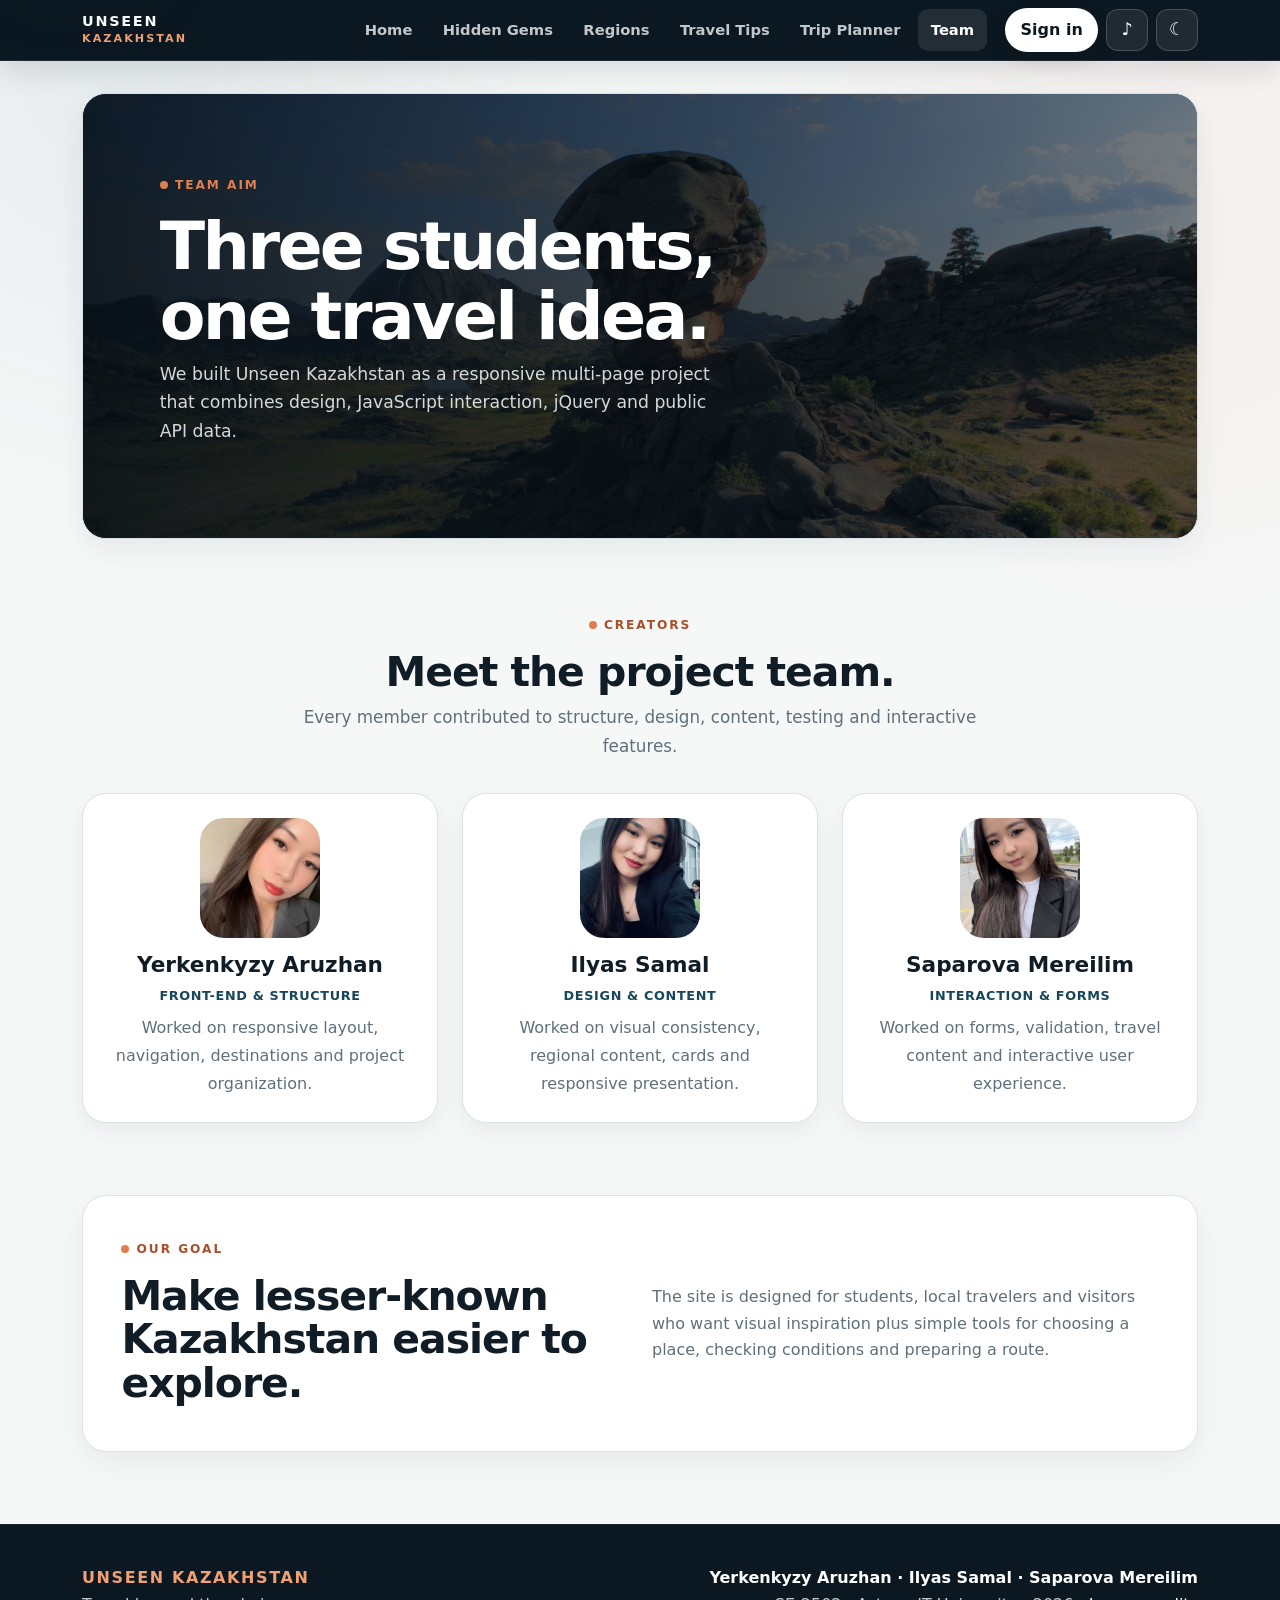
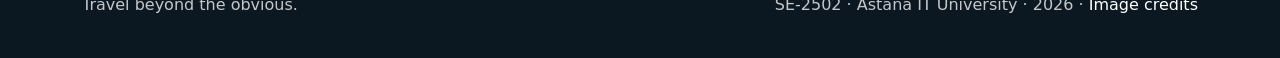
==== commit bc104fc7: "Final project: fix all images and complete website" ====
--- a/creators.html
+++ b/creators.html
@@ -6,6 +6,7 @@
 <meta content="width=device-width, initial-scale=1.0" name="viewport"/><meta content="Meet the SE-2502 team behind the Unseen Kazakhstan responsive travel website." name="description"/><meta content="#0c1821" name="theme-color"/><link href="images/favicon.svg" rel="icon" type="image/svg+xml"/>
 <title>Unseen Kazakhstan | Team</title>
 <script src="js/theme-init.js"></script>
+<script src="js/image-fallbacks.js"></script>
 <link href="vendor/bootstrap.min.css" rel="stylesheet"/>
 <script src="vendor/jquery.min.js"></script>
 <link href="css/style.css" rel="stylesheet"/>
